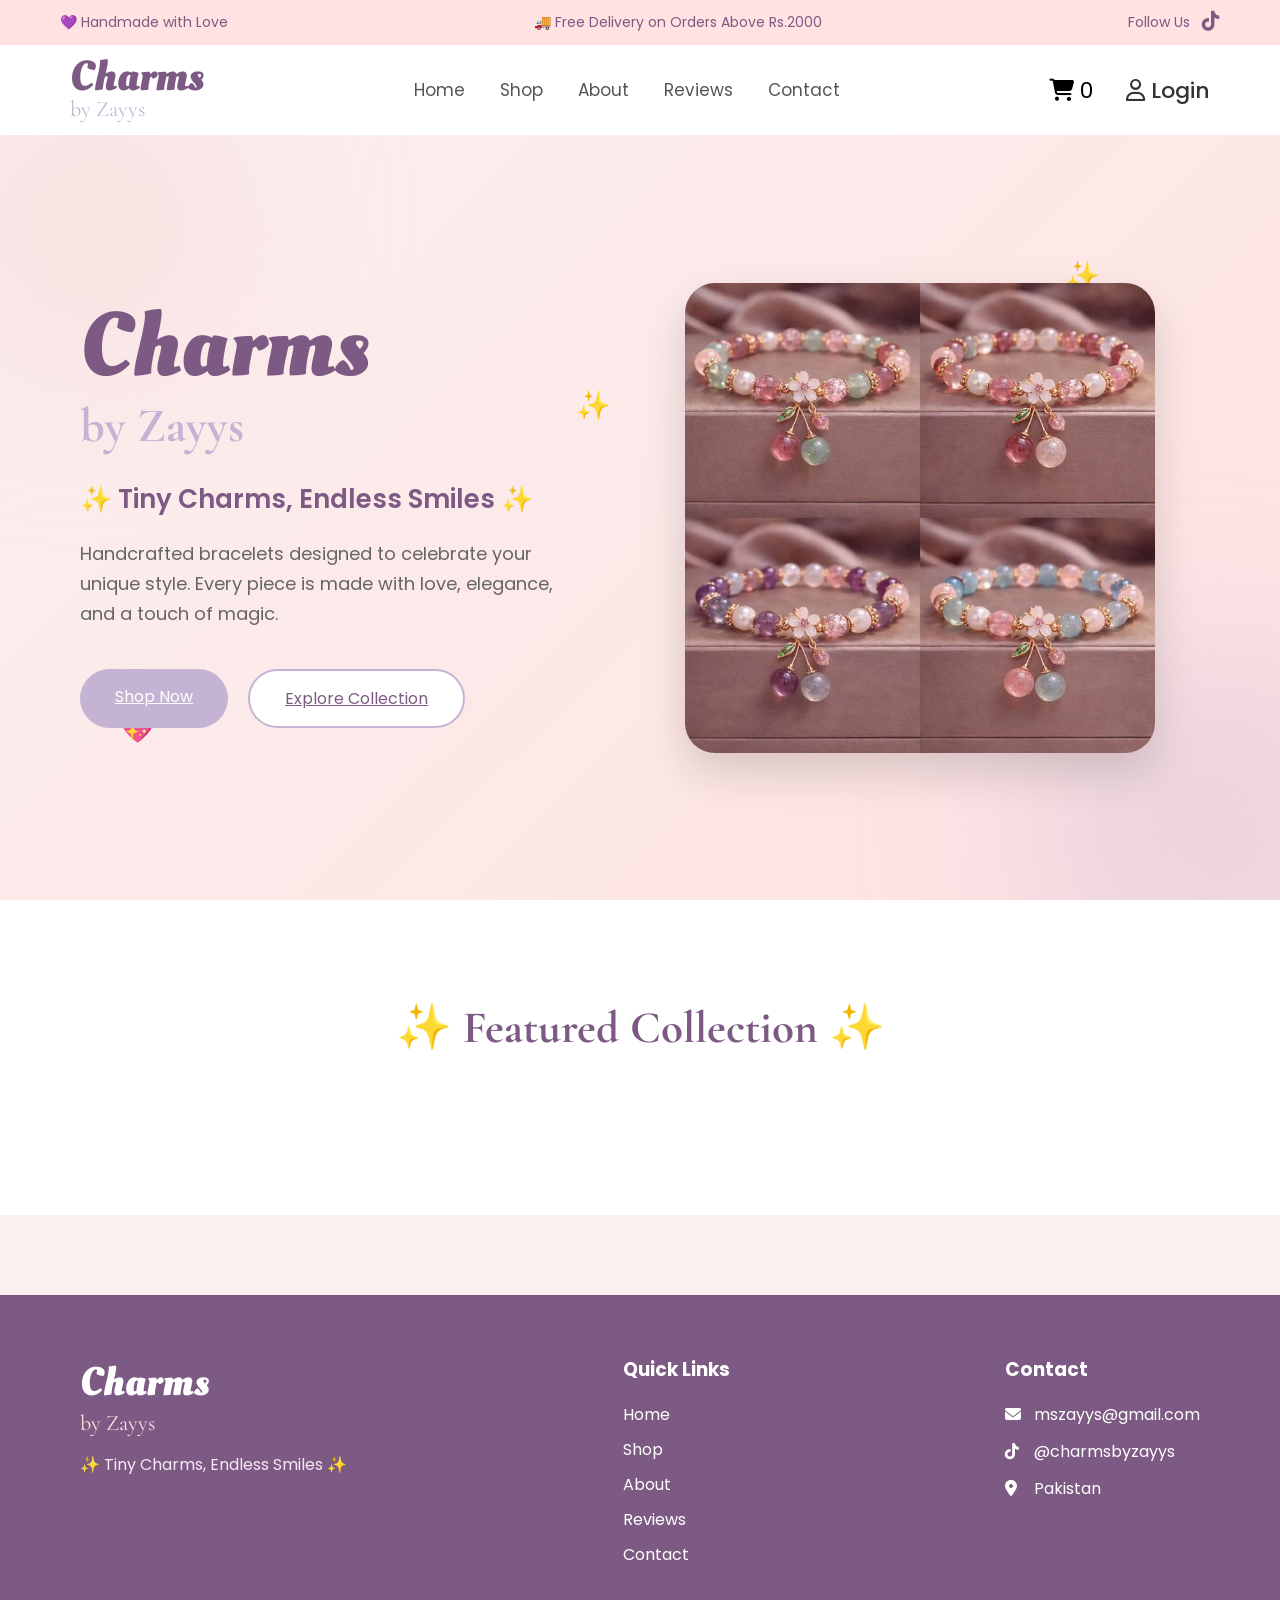
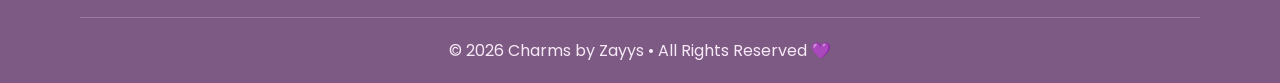
==== index.html @ eb5b1869 "First upload" ====
<!DOCTYPE html>
<html lang="en">

<head>
    
    <meta charset="UTF-8">
    <meta name="viewport" content="width=device-width, initial-scale=1.0">
    <link rel="icon" type="image/png" href="images/logo.png">
    <title>Charms by Zayys</title>

    <link rel="stylesheet" href="style.css">

    <!-- Google Fonts -->
    <link rel="preconnect" href="https://fonts.googleapis.com">
    <link rel="preconnect" href="https://fonts.gstatic.com" crossorigin>

    <!-- Logo Font -->
    <link href="https://fonts.googleapis.com/css2?family=Oleo+Script:wght@400;700&display=swap" rel="stylesheet">

    <!-- Heading Font -->
    <link href="https://fonts.googleapis.com/css2?family=Cormorant+Garamond:wght@400;600;700&display=swap" rel="stylesheet">

    <!-- Body Font -->
    <link href="https://fonts.googleapis.com/css2?family=Poppins:wght@300;400;500;600&display=swap" rel="stylesheet">

    <!-- Font Awesome -->
    <link rel="stylesheet"
        href="https://cdnjs.cloudflare.com/ajax/libs/font-awesome/6.5.2/css/all.min.css">

</head>

<body>
    <div id="loader">
    <div class="loader-logo">
        Charms
        <span>by Zayys</span>
    </div>
    <div class="loader-heart">💜</div>
      <div class="loading-text">
        Loading<span>.</span><span>.</span><span>.</span>
     </div>
    </div>

    <!-- ================= TOP BAR ================= -->

    <div class="top-bar">

        <div class="left">
            💜 Handmade with Love
        </div>

        <div class="center">
            🚚 Free Delivery on Orders Above Rs.2000
        </div>

        <div class="right">

            <span>Follow Us</span>

            <a href="https://www.tiktok.com/@charmsbyzayys" target="_blank">
                <i class="fa-brands fa-tiktok"></i>
            </a>

        </div>

    </div>

<!-- ================= NAVBAR ================= -->

<nav>

    <div class="logo">

        <h1>Charms</h1>

        <span>by Zayys</span>

    </div>
    <div class="menu-toggle" id="menuToggle">
    <i class="fa-solid fa-bars"></i>
</div>

    <ul>

        <li><a href="index.html">Home</a></li>

        <li><a href="shop.html">Shop</a></li>

        

        <li><a href="about.html">About</a></li>

        <li><a href="reviews.html">Reviews</a></li>

        <li><a href="contact.html">Contact</a></li>

    </ul>

    <div class="icons">

        

        <div class="cart-icon">
    <i class="fa-solid fa-cart-shopping"></i>
    <span id="cart-count">0</span>
</div>

        <!-- USER AREA -->

        <div id="user-area">

            <!-- Login Button -->

            <a href="login.html" id="login-link">

                <i class="fa-regular fa-user"></i>

                Login

            </a>

            <!-- User Menu -->

            <div id="user-menu" style="display:none;">

                <div id="user-trigger">

                    <div id="user-avatar">Z</div>

                    <span id="user-display-name"></span>

                    <i class="fa-solid fa-chevron-down"></i>

                </div>

                <div id="user-dropdown">

                    <a href="account.html">

                        <i class="fa-regular fa-user"></i>

                        My Account

                    </a>

                   <a href="wishlist.html">

                        <i class="fa-regular fa-heart"></i>

                        Wishlist

                    </a>

                   <a href="orders.html">

                        <i class="fa-solid fa-box"></i>

                        My Orders

                    </a>
                    <a href="admin.html" id="admin-link" style="display:none;">
                             <i class="fa-solid fa-user-shield"></i>
                               Admin Panel
                    </a>

                    <button id="logout-btn">

                        <i class="fa-solid fa-right-from-bracket"></i>

                        Logout

                    </button>

                </div>

            </div>

        </div>

    </div>

</nav>

    <!-- ================= HERO SECTION ================= -->

    <section class="hero">

        <div class="glow glow1"></div>
        <div class="glow glow2"></div>

        <div class="sparkle sparkle1">✨</div>
        <div class="sparkle sparkle2">💖</div>
        <div class="sparkle sparkle3">✨</div>

        <div class="hero-text">

            <h2>Charms</h2>

            <h3>by Zayys</h3>

            <p class="tagline">
                ✨ Tiny Charms, Endless Smiles ✨
            </p>

            <p class="description">
                Handcrafted bracelets designed to celebrate your unique style.
                Every piece is made with love, elegance, and a touch of magic.
            </p>

            <div class="buttons">

                <a href="#shop" class="shop-btn">
                   Shop Now
                </a>

                <a href="#shop" class="explore-btn">
                    Explore Collection
                </a>

            </div>

        </div>

        <div class="hero-image">

            <img src="images/hero.png" alt="Charms by Zayys">

        </div>

    </section>

    <!-- ================= FEATURED COLLECTION ================= -->

<section class="featured" id="shop">

    <h2 class="section-title">
        ✨ Featured Collection ✨
    </h2>

  <div class="product-grid" id="featured-products">

 

   
  </div>

</section>
<!-- ================= PRODUCT POPUP ================= -->

<div class="product-popup" id="productPopup">

    <div class="popup-box">

        <span class="close-popup">&times;</span>

        <img id="popup-image" src="" alt="">

        <div class="popup-content">

            <h2 id="popup-title"></h2>

            <div class="popup-rating">
                ⭐⭐⭐⭐⭐
            </div>

            <h3 id="popup-price"></h3>

            <p id="popup-description"></p>

            <p class="stock">
                📦 In Stock
            </p>

            <div class="qty-box">

                <button id="minusQty">−</button>

                <span id="qty">1</span>

                <button id="plusQty">+</button>

            </div>

            <div class="popup-buttons">

               <button id="popupAddCart">🛒 Add to Cart</button>

<button id="buyNow">⚡ Buy Now</button>

            </div>

        </div>

    </div>

</div>
<!-- ================= FOOTER ================= -->

<footer class="footer">

    <div class="footer-container">

        <div class="footer-logo">

            <h2>Charms</h2>

            <span>by Zayys</span>

            <p>
                ✨ Tiny Charms, Endless Smiles ✨
            </p>

        </div>

        <div class="footer-links">

            <h3>Quick Links</h3>

            <a href="index.html">Home</a>

            <a href="shop.html">Shop</a>

            <a href="about.html">About</a>

            <a href="reviews.html">Reviews</a>

            <a href="contact.html">Contact</a>

        </div>

        <div class="footer-contact">

            <h3>Contact</h3>

            <p>
                <i class="fa-solid fa-envelope"></i>
                mszayys@gmail.com
            </p>

            <p>
                <i class="fa-brands fa-tiktok"></i>
                @charmsbyzayys
            </p>

            <p>
                <i class="fa-solid fa-location-dot"></i>
                Pakistan
            </p>

        </div>

    </div>

    <div class="footer-bottom">

        © 2026 Charms by Zayys • All Rights Reserved 💜

    </div>

</footer>


<script type="module" src="script.js"></script>
<script type="module" src="auth.js"></script>

</body>
</html>
---- style.css ----
/* ================= RESET ================= */

*{
    margin:0;
    padding:0;
    box-sizing:border-box;
}

body{
    background:#FBEFEF;
    font-family:'Poppins',sans-serif;
    overflow-x:hidden;
}

/* ================= TOP BAR ================= */

.top-bar{
    height:45px;
    background:#FFE2E2;
    display:flex;
    justify-content:space-between;
    align-items:center;
    padding:0 60px;
    color:#7d5a83;
    font-size:14px;
}

.top-bar .right{
    display:flex;
    align-items:center;
    gap:12px;
}

/* ================= NAVBAR ================= */

nav{

    height:90px;
    background:white;

    display:flex;
    justify-content:space-between;
    align-items:center;

    padding:0 70px;

    box-shadow:0 8px 25px rgba(0,0,0,.05);

}
.menu-toggle{
    display:none;
    font-size:28px;
    color:#7d5a83;
    cursor:pointer;
}
.logo h1{

    font-family:'Oleo Script',cursive;
    font-size:42px;
    color:#7d5a83;
    line-height:38px;

}

.logo span{

    font-family:'Cormorant Garamond',serif;
    font-size:22px;
    color:#C5B3D3;

}

nav ul{

    display:flex;
    gap:35px;
    list-style:none;

}

nav ul li a{

    text-decoration:none;
    color:#555;
    font-size:17px;

    position:relative;

    padding-bottom:6px;

    transition:.3s;

}

nav ul li a::after{

    content:"";

    position:absolute;

    left:0;

    bottom:0;

    width:0;

    height:2px;

    background:#C5B3D3;

    transition:.3s;

}

nav ul li a:hover{

    color:#7d5a83;

}

nav ul li a:hover::after{

    width:100%;

}

.icons{

    display:flex;
    gap:18px;
    font-size:22px;
    cursor:pointer;

}

/* ================= HERO SECTION ================= */

.hero{

    min-height:85vh;

    display:flex;
    justify-content:space-between;
    align-items:center;

    padding:80px;

    background:linear-gradient(135deg,#FBEFEF,#FFE2E2);

}

.hero-text{

    width:45%;

}

.hero-text h2{

    font-family:'Oleo Script',cursive;
    font-size:90px;
    color:#7d5a83;
    line-height:80px;

}

.hero-text h3{

    font-family:'Cormorant Garamond',serif;
    font-size:48px;
    color:#C5B3D3;
    margin-top:10px;

}

.tagline{

    margin-top:25px;
    font-size:26px;
    color:#7d5a83;
    font-weight:600;

}

.description{

    margin-top:20px;
    font-size:18px;
    color:#666;
    line-height:30px;

}

.buttons{

    display:flex;
    gap:20px;
    margin-top:40px;

}

.shop-btn,
.explore-btn{

    padding:15px 35px;
    border-radius:40px;
    font-size:16px;
    cursor:pointer;
    transition:.3s;

}

.shop-btn{

    background:#C5B3D3;
    color:white;
    border:none;

}

.shop-btn:hover{

    transform:translateY(-5px);
    box-shadow:0 12px 25px rgba(197,179,211,.4);

}

.explore-btn{

    background:white;
    border:2px solid #C5B3D3;
    color:#7d5a83;

}

.explore-btn:hover{

    background:#FFE2E2;

}

.hero-image{

    width:50%;
    display:flex;
    justify-content:center;

}

.hero-image img{

    width:100%;
    max-width:470px;

    border-radius:30px;

    box-shadow:0 20px 45px rgba(0,0,0,.15);

    transition:.4s;

}

.hero-image img:hover{

    transform:scale(1.05);

}
.right{

    display:flex;

    align-items:center;

    gap:12px;

}

.right a{

    color:#7d5a83;

    text-decoration:none;

}

.right i{

    font-size:20px;

    cursor:pointer;

    transition:0.3s;

}

.right i:hover{

    color:#C5B3D3;

    transform:translateY(-3px) scale(1.1);

}
/* ========== HERO GLOW ========== */

.hero{
    position:relative;
    overflow:hidden;
}

.glow{
    position:absolute;
    border-radius:50%;
    filter:blur(90px);
    opacity:.35;
    z-index:0;
}

.glow1{
    width:320px;
    height:320px;
    background:#F5CBCB;
    top:-80px;
    left:-80px;
}

.glow2{
    width:350px;
    height:350px;
    background:#C5B3D3;
    bottom:-100px;
    right:-100px;
}

.hero-text,
.hero-image{
    position:relative;
    z-index:2;
}

/* Sparkles */

.sparkle{

    position:absolute;
    font-size:28px;
    animation:floatSparkle 5s ease-in-out infinite;
    z-index:2;

}

.sparkle1{

    top:120px;
    right:180px;

}

.sparkle2{

    bottom:150px;
    left:120px;

}

.sparkle3{

    top:250px;
    left:45%;

}

@keyframes floatSparkle{

    0%{
        transform:translateY(0px) rotate(0deg);
    }

    50%{
        transform:translateY(-15px) rotate(15deg);
    }

    100%{
        transform:translateY(0px) rotate(0deg);
    }

}
/* ================= FEATURED COLLECTION ================= */

.featured{

    padding:100px 80px;

    background:#fff;

}

.section-title{

    text-align:center;

    font-size:45px;

    font-family:'Cormorant Garamond',serif;

    color:#7d5a83;

    margin-bottom:60px;

}

.product-grid{

    display:grid;

    grid-template-columns:repeat(4,1fr);

    gap:30px;

}

.product-card{

    background:#FBEFEF;

    border-radius:25px;

    padding:20px;

    text-align:center;

    transition:.4s;

    box-shadow:0 10px 25px rgba(0,0,0,.05);

}

.product-card:hover{

    transform:translateY(-12px);

    box-shadow:0 20px 40px rgba(197,179,211,.35);

}

.product-card img{

    width:100%;

    height:280px;

    object-fit:cover;

    border-radius:20px;

}

.product-card h3{

    margin-top:20px;

    font-size:24px;

    color:#7d5a83;

}

.price{

    margin:12px 0;

    font-size:20px;

    font-weight:600;

    color:#555;

}

.product-buttons button{

    width:100%;

    padding:14px;

    border:none;

    border-radius:30px;

    background:#C5B3D3;

    color:white;

    font-size:16px;

    cursor:pointer;

    transition:.3s;

}

.product-buttons button:hover{

    background:#7d5a83;

}
/* ================= CART PAGE ================= */

.cart-page{

    padding:80px;

    background:#FBEFEF;

    min-height:100vh;

}

.cart-page h1{

    color:#7d5a83;

    margin-bottom:40px;

}

.cart-item{

    display:flex;

    gap:30px;

    align-items:center;

    background:white;

    padding:20px;

    margin-bottom:20px;

    border-radius:20px;

    box-shadow:0 8px 25px rgba(0,0,0,.08);

}

.cart-item img{

    width:120px;

    border-radius:15px;

}

.cart-item h3{

    color:#7d5a83;

    margin-bottom:10px;

}

.cart-item p{

    margin-bottom:15px;

}

.cart-item button{

    background:#C5B3D3;

    color:white;

    border:none;

    padding:10px 20px;

    border-radius:30px;

    cursor:pointer;

}

.cart-total{

    margin-top:40px;

    font-size:25px;

    color:#7d5a83;

}
.quantity{

    display:flex;

    align-items:center;

    gap:15px;

    margin:15px 0;

}

.quantity button{

    width:35px;

    height:35px;

    border:none;

    border-radius:50%;

    background:#C5B3D3;

    color:white;

    cursor:pointer;

    font-size:18px;

}

.quantity span{

    font-weight:600;

    font-size:18px;

}
/* Checkout Buttons */

.checkout-buttons{

    display: flex;

    justify-content: center;

    gap: 20px;

    margin-top: 30px;

    flex-wrap: wrap;

}

.checkout-buttons .shop-btn{

    min-width: 220px;

    text-align: center;

}
/* ================= CHECKOUT BUTTONS ================= */

.checkout-buttons{

    display:flex;

    justify-content:center;

    gap:20px;

    margin-top:30px;

    flex-wrap:wrap;

}

.checkout-buttons .shop-btn{

    min-width:220px;

    text-align:center;

}
/* ================= CHECKOUT PAGE ================= */

.checkout-page{

    max-width:700px;

    margin:60px auto;

    padding:40px;

    background:white;

    border-radius:20px;

    box-shadow:0 8px 25px rgba(0,0,0,.08);

}

.checkout-page h1{

    text-align:center;

    color:#7d5a83;

    margin-bottom:30px;

}

.checkout-page form{

    display:flex;

    flex-direction:column;

    gap:15px;

}

.checkout-page input,
.checkout-page textarea,
.checkout-page select{

    padding:12px;

    border:1px solid #ddd;

    border-radius:10px;

    font-size:16px;

    font-family:Poppins,sans-serif;

}

.checkout-page button{

    margin-top:20px;

}
/* ================= SUCCESS PAGE ================= */

.success-page{

    min-height:100vh;
    display:flex;
    justify-content:center;
    align-items:center;
    background:#FBEFEF;
    padding:20px;

}

.success-card{

    max-width:650px;
    width:100%;
    background:white;
    padding:50px;
    border-radius:20px;
    text-align:center;
    box-shadow:0 10px 30px rgba(0,0,0,.08);

}

.success-icon{

    font-size:70px;
    margin-bottom:20px;

}

.success-card h1{

    color:#7d5a83;
    margin-bottom:20px;

}

.success-card p{

    color:#666;
    line-height:1.8;
    margin-bottom:15px;

}

.success-info{

    background:#F8F4FA;
    padding:20px;
    border-radius:15px;
    margin:30px 0;

}

.success-info p{

    margin:10px 0;

}

.success-card .shop-btn{

    display:inline-block;
    margin-top:20px;

}



/* ================= AUTH PAGES ================= */

.auth-page{

    min-height:100vh;

    display:flex;

    justify-content:center;

    align-items:center;

    background:#FBEFEF;

    padding:20px;

}

.auth-box{

    width:100%;

    max-width:450px;

    background:white;

    padding:40px;

    border-radius:20px;

    box-shadow:0 10px 30px rgba(0,0,0,.08);

    text-align:center;

}

.auth-box h1{

    color:#7d5a83;

    margin-bottom:25px;

}

.auth-box form{

    display:flex;

    flex-direction:column;

    gap:15px;

}

.auth-box input{

    padding:12px;

    border:1px solid #ddd;

    border-radius:10px;

    font-size:16px;

    font-family:Poppins,sans-serif;

}

.auth-box p{

    margin-top:20px;

}

.auth-box a{

    color:#7d5a83;

    text-decoration:none;

    font-weight:600;

}
#user-area{

    display:flex;
    align-items:center;
    gap:10px;
    margin-left:15px;

}

#login-link{

    text-decoration:none;
    color:#333;
    font-weight:500;

}

#user-name{

    font-weight:600;
    color:#7d5a83;

}

#logout-btn{

    border:none;
    background:#7d5a83;
    color:white;
    padding:7px 14px;
    border-radius:8px;
    cursor:pointer;

}

#logout-btn:hover{

    opacity:.9;

}
/* ================= ABOUT OVERLAY ================= */

#about-overlay{
    position:fixed;
    top:0;
    left:0;
    width:100%;
    height:100%;
    background:url("images/about-bg.jpg") center/cover no-repeat;
    display:none;
    justify-content:center;
    align-items:center;
    z-index:9999;
}
.about-card{
    width:300px;
    background:rgba(255,255,255,0.9);
    padding:25px;
    border-radius:15px;
    text-align:center;
    box-shadow:0 10px 30px rgba(0,0,0,0.2);
    position:relative;
    font-family:Poppins;
}

.about-card h2{
    color:#7d5a83;
    margin-bottom:10px;
}

.about-card p{
    font-size:14px;
    color:#333;
    line-height:1.6;
}

#close-about{
    position:absolute;
    top:10px;
    right:15px;
    font-size:22px;
    cursor:pointer;
}
#about-overlay.show{
    display:flex;
    animation:fadeIn 0.3s ease-in-out;
}

@keyframes fadeIn{
    from{
        opacity:0;
        transform:scale(0.95);
    }
    to{
        opacity:1;
        transform:scale(1);
    }
}

.about-card{
    animation:popup 0.3s ease;
}

@keyframes popup{
    from{
        transform:translateY(20px);
        opacity:0;
    }
    to{
        transform:translateY(0);
        opacity:1;
    }
}
/* ================= ABOUT PAGE ================= */

.about-page{

    min-height:100vh;

    display:flex;
    justify-content:center;
    align-items:center;

    background:url("images/about-bg.jpg") center center/cover no-repeat;

    padding:30px;

}

.about-page::before{

    content:"";

    position:absolute;
    inset:0;

    background:rgba(0,0,0,.25);

}

.about-box{

    position:relative;
    z-index:2;

    width:100%;
    max-width:600px;

    background:rgba(255,255,255,.18);

    backdrop-filter:blur(15px);
    -webkit-backdrop-filter:blur(15px);

    border:1px solid rgba(255,255,255,.35);

    border-radius:25px;

    padding:45px;

    text-align:center;

    box-shadow:0 20px 40px rgba(0,0,0,.25);

    animation:fadeUp .8s ease;
}

.about-box h1{

    font-family:'Oleo Script',cursive;

    font-size:52px;

    color:white;

    margin-bottom:25px;

}

.about-box p{

    color:white;

    font-size:17px;

    line-height:1.9;

}

.about-box .shop-btn{

    display:inline-block;

    text-decoration:none;

    margin-top:10px;

}

@keyframes fadeUp{

    from{

        opacity:0;
        transform:translateY(40px);

    }

    to{

        opacity:1;
        transform:translateY(0);

    }

}
/* ================= PRODUCT POPUP ================= */

.product-popup{

    position:fixed;

    top:0;
    left:0;

    width:100%;
    height:100%;

    background:rgba(0,0,0,.6);

    display:none;

    justify-content:center;

    align-items:center;

    z-index:9999;

}

.popup-box{

    width:900px;

    max-width:95%;

    background:#fff;

    border-radius:25px;

    display:flex;

    gap:35px;

    padding:30px;

    position:relative;

    animation:popup .35s ease;

}

@keyframes popup{

    from{

        transform:scale(.8);

        opacity:0;

    }

    to{

        transform:scale(1);

        opacity:1;

    }

}

.popup-box img{

    width:350px;

    border-radius:20px;

    object-fit:cover;

}

.popup-content{

    flex:1;

}

.popup-content h2{

    color:#7d5a83;

    font-size:36px;

    margin-bottom:10px;

}

.popup-rating{

    font-size:20px;

    margin-bottom:15px;

}

.popup-content h3{

    color:#c86a8b;

    font-size:30px;

    margin-bottom:15px;

}

.popup-content p{

    line-height:1.8;

    color:#666;

}

.stock{

    margin:20px 0;

    color:green;

    font-weight:bold;

}

.close-popup{

    position:absolute;

    right:25px;

    top:15px;

    font-size:35px;

    cursor:pointer;

    color:#888;

}

.close-popup:hover{

    color:#c86a8b;

}
/* ===== Quantity ===== */

.qty-box{

    display:flex;
    align-items:center;
    gap:12px;
    margin:20px 0;

}

.qty-box button{

    width:40px;
    height:40px;

    border:none;
    border-radius:50%;

    background:#C5B3D3;

    color:#fff;

    font-size:22px;

    cursor:pointer;

    transition:.3s;

}

.qty-box button:hover{

    background:#7d5a83;

}

.qty-box span{

    font-size:22px;

    font-weight:bold;

    min-width:30px;

    text-align:center;

}

/* ===== Popup Buttons ===== */

.popup-buttons{

    display:flex;

    gap:15px;

    margin-top:25px;

}

.popup-buttons button{

    flex:1;

    padding:14px;

    border:none;

    border-radius:30px;

    background:#C5B3D3;

    color:white;

    font-size:17px;

    cursor:pointer;

    transition:.3s;

}

.popup-buttons button:hover{

    background:#7d5a83;

    transform:translateY(-3px);

}
/* ================= USER MENU ================= */

#user-area{
    position:relative;
}

#login-link{
    text-decoration:none;
    color:#333;
    font-weight:500;
}

#user-menu{
    position:relative;
}

#user-trigger{
    display:flex;
    align-items:center;
    gap:10px;
    cursor:pointer;
}

#user-avatar{
    width:38px;
    height:38px;
    border-radius:50%;
    background:#8b5e83;
    color:#fff;
    display:flex;
    align-items:center;
    justify-content:center;
    font-weight:600;
    font-size:16px;
}

#user-display-name{
    font-weight:500;
}

#user-dropdown{
    position:absolute;
    top:55px;
    right:0;
    width:220px;
    background:#fff;
    border-radius:12px;
    box-shadow:0 10px 30px rgba(0,0,0,.12);
    display:none;
    overflow:hidden;
    z-index:9999;
}

#user-dropdown a,
#user-dropdown button{
    width:100%;
    padding:14px 18px;
    display:flex;
    align-items:center;
    gap:12px;
    text-decoration:none;
    color:#333;
    background:#fff;
    border:none;
    cursor:pointer;
    font-size:15px;
    transition:.3s;
}

#user-dropdown a:hover,
#user-dropdown button:hover{
    background:#f8f1f6;
}

#user-dropdown.show{
    display:block;
}
.product-card{
    position: relative;
}


/* ================= WISHLIST ================= */



.wishlist-btn{
    position:absolute;
    top:15px;
    right:15px;
    width:auto;
    height:auto;
    background:transparent;
    border:none;
    padding:0;
    cursor:pointer;
    z-index:10;
}

.wishlist-btn i{
    font-size: 26px;
    color: #999;
    transition: 0.3s;
}

.wishlist-btn:hover i{
    color: #E6397E;
    transform: scale(1.15);
}

.wishlist-btn.active i{
    color: #E6397E;
}
/* ================= CONTACT PAGE ================= */

.contact-page{

    min-height:100vh;

    display:flex;
    justify-content:center;
    align-items:center;

    background:url("images/contact-bg.jpg") center center/cover no-repeat;

    padding:40px;

    position:relative;

}

.contact-page::before{

    content:"";

    position:absolute;
    inset:0;

    background:rgba(0,0,0,.25);

}

.contact-box{

    position:relative;
    z-index:2;

    width:100%;
    max-width:700px;

    background:rgba(255,255,255,.18);

    backdrop-filter:blur(15px);
    -webkit-backdrop-filter:blur(15px);

    border:1px solid rgba(255,255,255,.35);

    border-radius:25px;

    padding:45px;

    text-align:center;

    box-shadow:0 20px 40px rgba(0,0,0,.25);

}

.contact-box h1{

    font-family:'Oleo Script',cursive;

    font-size:52px;

    color:white;

    margin-bottom:15px;

}

.contact-box p{

    color:white;

    font-size:17px;

    line-height:1.8;

}

#contact-form{

    display:flex;

    flex-direction:column;

    gap:18px;

    margin-top:30px;

}

#contact-form input,
#contact-form textarea{

    width:100%;

    padding:15px 18px;

    border:none;

    border-radius:15px;

    background:rgba(255,255,255,.9);

    font-size:16px;

    font-family:Poppins,sans-serif;

}

#contact-form textarea{

    resize:none;

}

#contact-form button{

    margin-top:10px;

}

.contact-info{

    margin-top:35px;

}

.contact-info p{

    display:flex;

    justify-content:center;

    align-items:center;

    gap:12px;

    margin:15px 0;

    font-size:18px;

}

.contact-info i{

    color:#FFD6F5;

    font-size:20px;

}
.forgot-password{

    text-align:right;

    margin:12px 0 20px;

}

.forgot-password a{

    text-decoration:none;

    color:#7d5a83;

    font-size:14px;

    font-weight:500;

}

.forgot-password a:hover{

    text-decoration:underline;

}
/* ================= REVIEWS PAGE ================= */

.reviews-page{

    min-height:100vh;

    display:flex;
    justify-content:center;
    align-items:center;

    background:url("images/about-bg.jpg") center center/cover no-repeat;

    padding:30px;

}

.reviews-page::before{

    content:"";

    position:absolute;
    inset:0;

    background:rgba(0,0,0,.25);

}

.reviews-box{

    position:relative;
    z-index:2;

    width:100%;
    max-width:700px;

    background:rgba(255,255,255,.18);

    backdrop-filter:blur(15px);

    border-radius:25px;

    padding:40px;

    text-align:center;

    color:white;

}

.reviews-box h1{

    font-family:'Oleo Script',cursive;

    font-size:50px;

    margin-bottom:15px;

}

.reviews-box form{

    display:flex;

    flex-direction:column;

    gap:15px;

    margin-top:30px;

}

.reviews-box input,
.reviews-box select,
.reviews-box textarea{

    padding:14px;

    border:none;

    border-radius:12px;

    font-size:16px;

    font-family:Poppins,sans-serif;

}

#reviews-list{

    margin-top:40px;

    text-align:left;

}

.review-card{

    background:rgba(255,255,255,.15);

    padding:18px;

    border-radius:15px;

    margin-bottom:18px;

}

.review-card h3{

    color:white;

}

.review-card p{

    margin-top:8px;

    line-height:1.7;

}

/* ================= FOOTER ================= */

.footer{

    background:#7d5a83;

    color:white;

    padding:60px 80px 20px;

    margin-top:80px;

}

.footer-container{

    display:flex;

    justify-content:space-between;

    flex-wrap:wrap;

    gap:50px;

}

.footer-logo h2{

    font-family:'Oleo Script',cursive;

    font-size:40px;

}

.footer-logo span{

    font-family:'Cormorant Garamond',serif;

    font-size:22px;

    color:#FFE2E2;

}

.footer-logo p{

    margin-top:15px;

    color:#f7e9f7;

}

.footer-links{

    display:flex;

    flex-direction:column;

}

.footer-links h3,
.footer-contact h3{

    margin-bottom:18px;

}

.footer-links a{

    color:white;

    text-decoration:none;

    margin-bottom:10px;

    transition:.3s;

}

.footer-links a:hover{

    color:#FFE2E2;

    transform:translateX(5px);

}

.footer-contact p{

    margin-bottom:12px;

}

.footer-contact i{

    width:25px;

}

.footer-bottom{

    margin-top:40px;

    text-align:center;

    border-top:1px solid rgba(255,255,255,.2);

    padding-top:20px;

    color:#f7e9f7;

}
/* ================= ACTIVE NAVBAR ================= */

nav ul li a.active{

    color:#7d5a83;

    font-weight:700;

    position:relative;

}

nav ul li a.active::after{

    content:"";

    position:absolute;

    left:0;

    bottom:-6px;

    width:100%;

    height:3px;

    background:#7d5a83;

    border-radius:10px;

}
/* ================= MOBILE RESPONSIVE ================= */

@media screen and (max-width:768px){

    /* Top Bar */
    .top-bar{
        display:none;
    }

    /* Navbar */
    .menu-toggle{
        display:block;
        position:absolute;
        top:25px;
        right:20px;
        font-size:28px;
        color:#7d5a83;
        cursor:pointer;
        z-index:1001;
    }

    nav{
        position:relative;
        height:auto;
        padding:15px;
        flex-direction:column;
        align-items:center;
        justify-content:center;
    }

    .logo{
        text-align:center;
    }

    /* Hide Menu By Default */
    nav ul,
    .icons{
        display:none;
    }

    /* Show When Active */
    nav ul.active,
    .icons.active{
        display:flex;
        flex-direction:column;
        align-items:center;
        width:100%;
        gap:15px;
        margin-top:20px;
        padding:0;
    }

    .icons.active{
        gap:20px;
    }
    .icons.active #user-dropdown{
    position:static;
    width:100%;
  }

    #user-area{
        margin-left:0;
    }

    /* Hero */
    .hero{
        flex-direction:column;
        text-align:center;
        padding:40px 20px;
        gap:30px;
    }

    .hero-text{
        width:100%;
        order:1;
    }

    .hero-text h2{
        font-size:55px;
        line-height:1.1;
    }

    .hero-text h3{
        font-size:30px;
    }

    .tagline{
        font-size:20px;
    }

    .description{
        font-size:16px;
        line-height:28px;
    }

    .buttons{
        justify-content:center;
        flex-wrap:wrap;
    }

    .hero-image{
        width:100%;
        order:2;
        display:flex;
        justify-content:center;
    }

    .hero-image img{
        width:90%;
        max-width:350px;
        height:auto;
    }

    /* ================= FEATURED COLLECTION MOBILE ================= */

.featured{
    padding:50px 20px;
}

.section-title{
    font-size:36px;
    margin-bottom:35px;
}

.product-grid{
    display:grid;
    grid-template-columns:1fr;
    gap:25px;
}

.product-card{
    width:100%;
    max-width:340px;
    margin:0 auto;
}

.product-card img{
    width:100%;
    height:260px;
    object-fit:cover;
}

.product-card h3{
    font-size:24px;
}

.price{
    font-size:20px;
}

.product-buttons button{
    width:100%;
    padding:14px;
    font-size:16px;
}
    /* About Page Mobile */

.about-box{
    padding:30px 20px;
}

.about-box h1{
    font-size:38px;
    white-space:nowrap;
    line-height:1.2;
}

.about-box p{
    font-size:15px;
    line-height:1.8;
}
    /* Footer */

    .footer{
        padding:40px 20px;
    }

    .footer-container{
        flex-direction:column;
        text-align:center;
        gap:30px;
    }
/* ================= MOBILE POPUP ================= */

.popup-box{
    width:95%;
    max-width:380px;
    flex-direction:column;
    padding:20px;
    gap:20px;
    max-height:90vh;
    overflow-y:auto;
}

.popup-box img{
    width:100%;
    height:auto;
}

.popup-content h2{
    font-size:28px;
    text-align:center;
}

.popup-content h3{
    font-size:24px;
    text-align:center;
}

.popup-rating,
.stock,
.popup-content p{
    text-align:center;
}

.qty-box{
    justify-content:center;
}

.popup-buttons{
    flex-direction:column;
}

.popup-buttons button{
    width:100%;
}
/* ================= MOBILE CART ================= */

@media screen and (max-width:768px){

    .cart-page{
        padding:30px 15px;
    }

    .cart-page h1{
        text-align:center;
        font-size:40px;
    }

    .cart-item{
        flex-direction:column;
        text-align:center;
        gap:20px;
        padding:20px;
    }

    .cart-item img{
        width:180px;
        height:180px;
        object-fit:cover;
    }

    .cart-item h3{
        font-size:28px;
        margin-bottom:10px;
    }

    .cart-item p{
        font-size:20px;
    }

    .quantity{
        justify-content:center;
        margin:20px 0;
    }

   
    
    .cart-total{
    text-align:center;
    font-size:30px;
    line-height:1.4;
}
    .checkout-buttons{
        flex-direction:column;
        align-items:center;
    }

    .checkout-buttons .shop-btn{
        width:100%;
        max-width:320px;
    }

}
}


/* ===== LOADING ANIMATION ===== */

#loader{
    position:fixed;
    top:0;
    left:0;
    width:100%;
    height:100vh;
    background:#FBEFEF;
    display:flex;
    justify-content:center;
    align-items:center;
    flex-direction:column;
    z-index:9999;
    animation:loaderHide 1s ease forwards;
    animation-delay:5s;
}


.loader-logo{
    font-family:'Oleo Script', cursive;
    font-size:55px;
    color:#9b6b8f;
    animation:pulse 1.5s infinite;
}


.loader-logo span{
    display:block;
    font-family:'Cormorant Garamond', serif;
    font-size:28px;
    text-align:center;
}


.loader-heart{
    font-size:30px;
    margin-top:15px;
    animation:floatHeart 1s infinite alternate;
}


@keyframes pulse{

    50%{
        transform:scale(1.08);
    }

}


@keyframes floatHeart{

    from{
        transform:translateY(0);
    }

    to{
        transform:translateY(-10px);
    }

}


@keyframes loaderHide{

    to{
        opacity:0;
        visibility:hidden;
    }

}
.loading-text{
    margin-top:20px;
    font-family:'Poppins', sans-serif;
    font-size:16px;
    color:#9b6b8f;
}


.loading-text span{
    animation:dots 1.5s infinite;
}


.loading-text span:nth-child(2){
    animation-delay:.3s;
}


.loading-text span:nth-child(3){
    animation-delay:.6s;
}


@keyframes dots{

    0%,100%{
        opacity:0.2;
    }

    50%{
        opacity:1;
    }

}
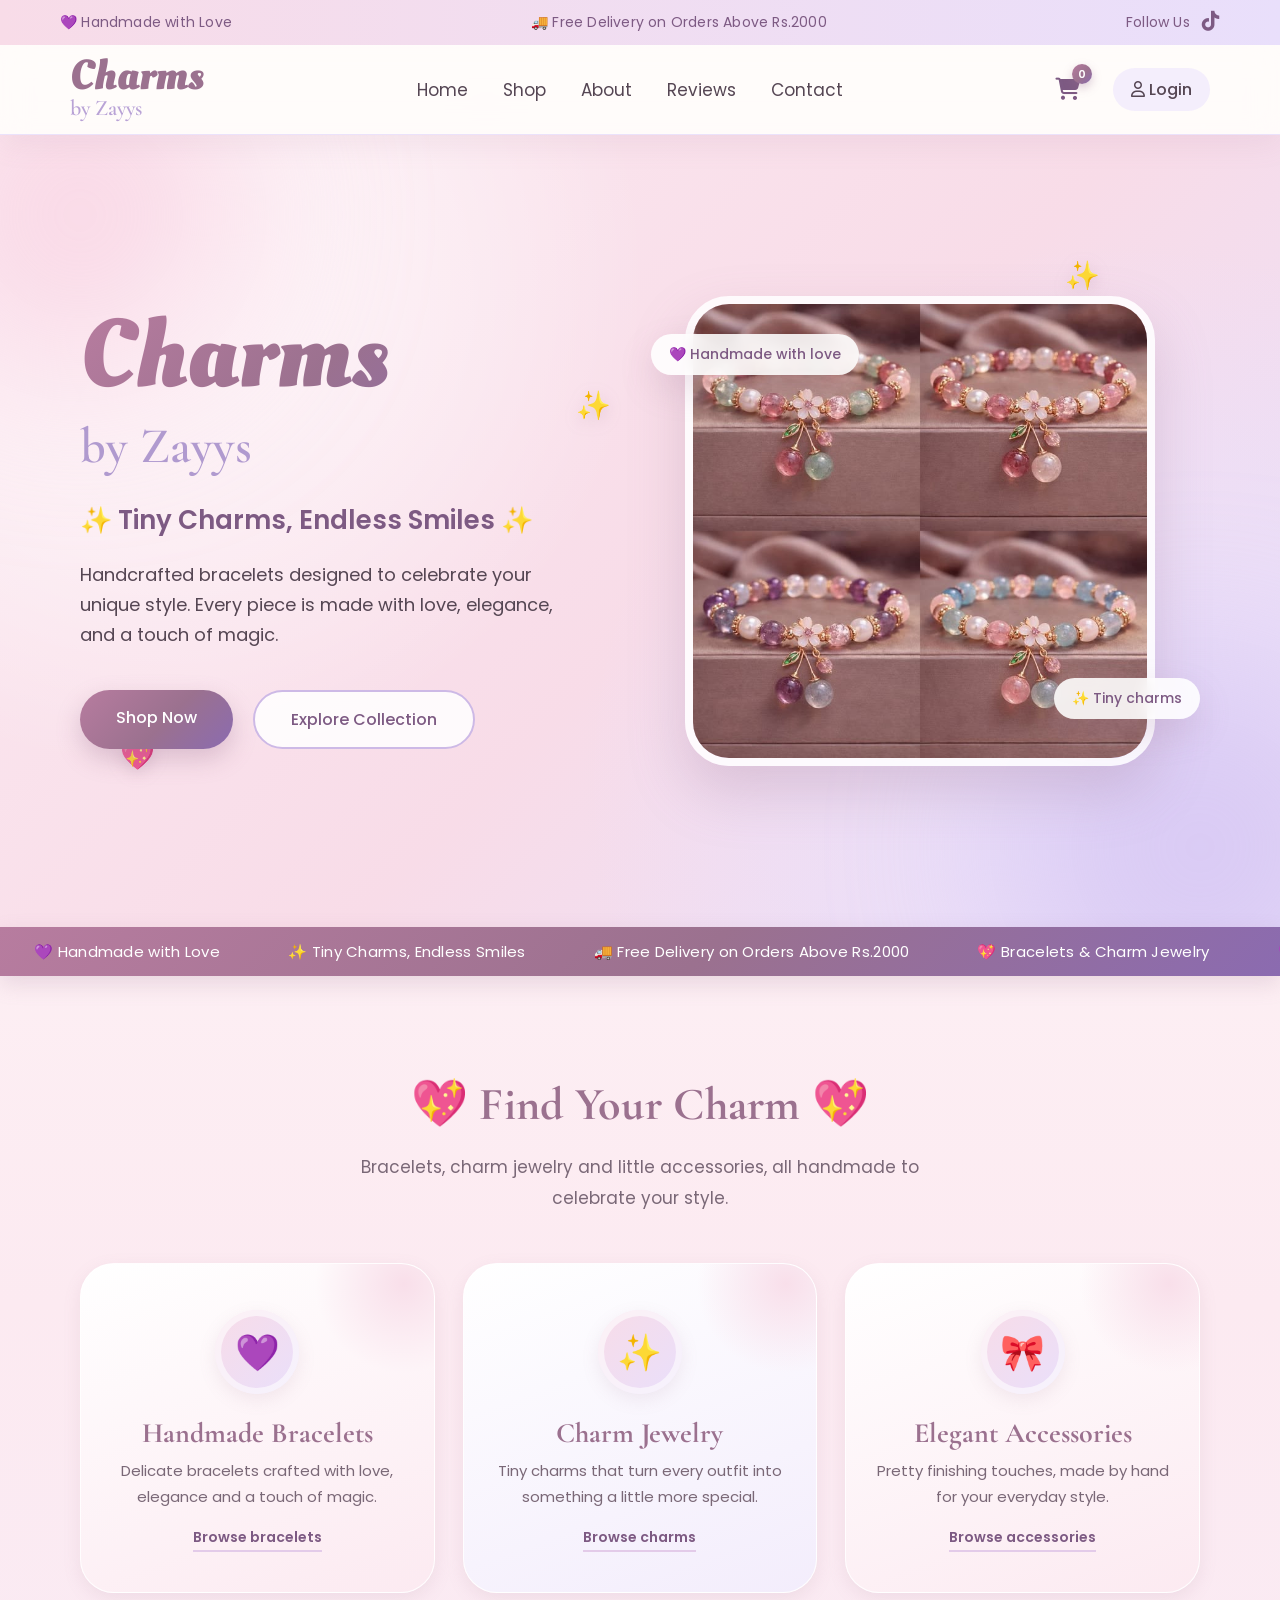
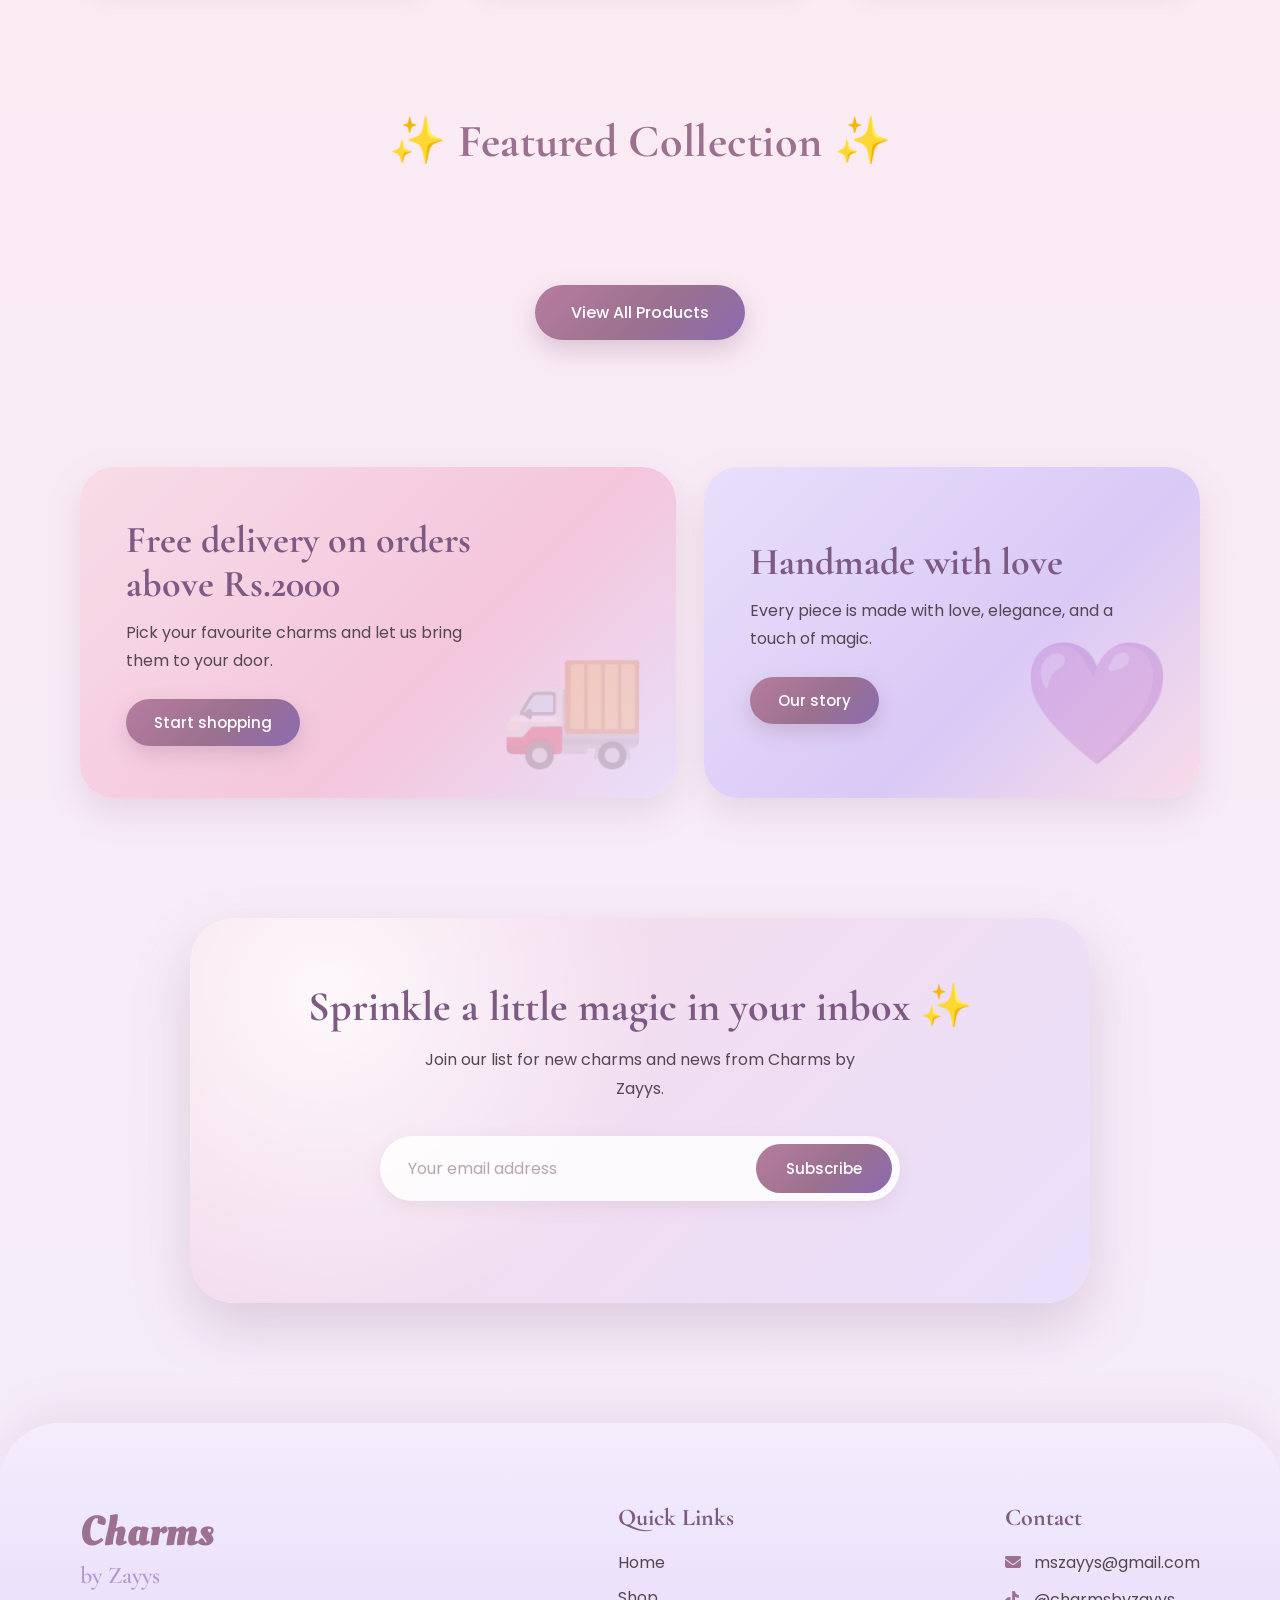
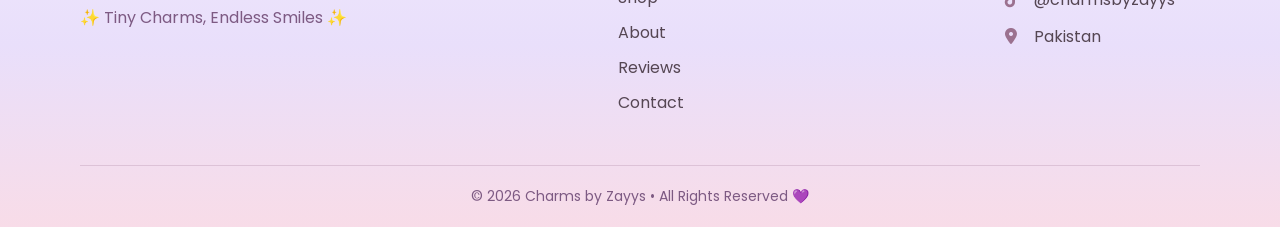
==== commit 2d373eb8: "Update Charms by Zayys website design" ====
--- a/index.html
+++ b/index.html
@@ -5,8 +5,33 @@
     
     <meta charset="UTF-8">
     <meta name="viewport" content="width=device-width, initial-scale=1.0">
+    <meta name="theme-color" content="#F8DCE8">
     <link rel="icon" type="image/png" href="images/logo.png">
     <title>Charms by Zayys</title>
+    <meta name="google-site-verification" content="OnHCbQAhIUicADMNYGKF__rCUXF8fQao4V-LiJeICq8" />
+    <meta name="description"
+content="Charms by Zayys offers beautiful handmade bracelets, charm jewelry and elegant handmade accessories in Pakistan.">
+
+<meta name="keywords"
+content="Charms by Zayys, handmade bracelets, bracelets Pakistan, charm jewelry, handmade jewelry, bracelets online">
+
+<meta name="author"
+content="Charms by Zayys">
+
+<meta name="robots"
+content="index, follow">
+
+<meta property="og:title"
+content="Charms by Zayys">
+
+<meta property="og:description"
+content="Beautiful Handmade Bracelets & Charm Jewelry">
+
+<meta property="og:type"
+content="website">
+
+<meta property="og:url"
+content="https://mszayys.github.io/charmsbyzayys/">
 
     <link rel="stylesheet" href="style.css">
 
@@ -183,7 +208,7 @@
 
     <!-- ================= HERO SECTION ================= -->
 
-    <section class="hero">
+    <section class="hero" data-hearts>
 
         <div class="glow glow1"></div>
         <div class="glow glow2"></div>
@@ -223,7 +248,65 @@
 
         <div class="hero-image">
 
+            <span class="hero-badge b1">💜 Handmade with love</span>
+
             <img src="images/hero.png" alt="Charms by Zayys">
+
+            <span class="hero-badge b2">✨ Tiny charms</span>
+
+        </div>
+
+    </section>
+
+    <!-- ================= RIBBON ================= -->
+
+    <div class="marquee" aria-hidden="true">
+        <div class="marquee-track">
+            <span>💜 Handmade with Love</span>
+            <span>✨ Tiny Charms, Endless Smiles</span>
+            <span>🚚 Free Delivery on Orders Above Rs.2000</span>
+            <span>💖 Bracelets &amp; Charm Jewelry</span>
+            <span>💜 Handmade with Love</span>
+            <span>✨ Tiny Charms, Endless Smiles</span>
+            <span>🚚 Free Delivery on Orders Above Rs.2000</span>
+            <span>💖 Bracelets &amp; Charm Jewelry</span>
+        </div>
+    </div>
+
+    <!-- ================= SHOP BY COLLECTION ================= -->
+
+    <section class="collections">
+
+        <h2 class="section-title">
+            💖 Find Your Charm 💖
+        </h2>
+
+        <p class="section-sub">
+            Bracelets, charm jewelry and little accessories, all handmade to celebrate your style.
+        </p>
+
+        <div class="collection-grid">
+
+            <a href="shop.html" class="collection-card">
+                <div class="collection-icon">💜</div>
+                <h3>Handmade Bracelets</h3>
+                <p>Delicate bracelets crafted with love, elegance and a touch of magic.</p>
+                <span class="link">Browse bracelets</span>
+            </a>
+
+            <a href="shop.html" class="collection-card">
+                <div class="collection-icon">✨</div>
+                <h3>Charm Jewelry</h3>
+                <p>Tiny charms that turn every outfit into something a little more special.</p>
+                <span class="link">Browse charms</span>
+            </a>
+
+            <a href="shop.html" class="collection-card">
+                <div class="collection-icon">🎀</div>
+                <h3>Elegant Accessories</h3>
+                <p>Pretty finishing touches, made by hand for your everyday style.</p>
+                <span class="link">Browse accessories</span>
+            </a>
 
         </div>
 
@@ -244,7 +327,62 @@
    
   </div>
 
+  <div class="view-all">
+      <a href="shop.html" class="shop-btn">View All Products</a>
+  </div>
+
 </section>
+
+<!-- ================= PROMOTIONAL BANNERS ================= -->
+
+<section class="promos">
+
+    <div class="promo-grid">
+
+        <div class="promo-card pink" data-emoji="🚚" data-reveal>
+            <h3>Free delivery on orders above Rs.2000</h3>
+            <p>Pick your favourite charms and let us bring them to your door.</p>
+            <a href="shop.html" class="promo-link">Start shopping</a>
+        </div>
+
+        <div class="promo-card lilac" data-emoji="💜" data-reveal>
+            <h3>Handmade with love</h3>
+            <p>Every piece is made with love, elegance, and a touch of magic.</p>
+            <a href="about.html" class="promo-link">Our story</a>
+        </div>
+
+    </div>
+
+</section>
+
+<!-- ================= NEWSLETTER ================= -->
+
+<section class="newsletter">
+
+    <div class="newsletter-card" data-hearts data-reveal>
+
+        <h2>Sprinkle a little magic in your inbox ✨</h2>
+
+        <p>
+            Join our list for new charms and news from Charms by Zayys.
+        </p>
+
+        <form class="newsletter-form" id="newsletter-form" novalidate>
+
+            <input type="email" id="newsletter-email"
+                   placeholder="Your email address"
+                   aria-label="Email address" autocomplete="email">
+
+            <button type="submit" class="newsletter-btn">Subscribe</button>
+
+        </form>
+
+        <p class="newsletter-note" id="newsletter-note" aria-live="polite"></p>
+
+    </div>
+
+</section>
+
 <!-- ================= PRODUCT POPUP ================= -->
 
 <div class="product-popup" id="productPopup">
@@ -296,7 +434,7 @@
 </div>
 <!-- ================= FOOTER ================= -->
 
-<footer class="footer">
+<footer class="footer" data-hearts>
 
     <div class="footer-container">
 
@@ -360,6 +498,7 @@
 </footer>
 
 
+<script src="effects.js" defer></script>
 <script type="module" src="script.js"></script>
 <script type="module" src="auth.js"></script>
 
--- a/style.css
+++ b/style.css
@@ -1,3 +1,38 @@
+/* =====================================================
+   CHARMS BY ZAYYS — DREAMY PINK & LAVENDER MAKEOVER
+   Visual redesign only. All existing selectors, IDs and
+   class names used by your HTML/JS are preserved.
+   ===================================================== */
+
+/* ================= DESIGN TOKENS ================= */
+
+:root{
+    --blush:#F8DCE8;
+    --baby:#FCEAF1;
+    --lavender:#E9DFFB;
+    --lilac:#F3EDFC;
+    --cream:#FFFCFA;
+    --mauve:#9B718F;
+    --mauve-deep:#7D5A83;
+    --text:#554653;
+    --text-soft:#7A6877;
+    --heart:#E6397E;
+
+    --grad-soft:linear-gradient(135deg,var(--baby),var(--lilac));
+    --grad-dreamy:linear-gradient(135deg,var(--blush),var(--lavender));
+    --grad-btn:linear-gradient(135deg,#B77C9F,#9B718F 55%,#8B6BB0);
+
+    --shadow-sm:0 6px 18px rgba(155,113,143,.12);
+    --shadow-md:0 14px 34px rgba(155,113,143,.18);
+    --shadow-lg:0 26px 55px rgba(155,113,143,.26);
+
+    --radius-sm:14px;
+    --radius-md:24px;
+    --radius-lg:34px;
+
+    --ease:cubic-bezier(.22,.8,.3,1);
+}
+
 /* ================= RESET ================= */
 
 *{
@@ -6,23 +41,150 @@
     box-sizing:border-box;
 }
 
+html{
+    scroll-behavior:smooth;
+}
+
 body{
-    background:#FBEFEF;
+    background:linear-gradient(180deg,var(--cream) 0%,var(--baby) 38%,var(--lilac) 100%);
+    background-color:var(--cream);
+    color:var(--text);
     font-family:'Poppins',sans-serif;
     overflow-x:hidden;
+    min-height:100vh;
+    position:relative;
+}
+
+::selection{
+    background:var(--blush);
+    color:var(--mauve-deep);
+}
+
+a{
+    -webkit-tap-highlight-color:transparent;
+}
+
+:focus-visible{
+    outline:3px solid rgba(155,113,143,.45);
+    outline-offset:3px;
+    border-radius:8px;
+}
+
+/* ---- Twinkling stardust on every page (pure CSS, no markup needed) ---- */
+
+body::before{
+    content:"";
+    position:fixed;
+    inset:0;
+    pointer-events:none;
+    z-index:0;
+    opacity:.8;
+    background-image:
+        radial-gradient(circle at 8% 22%,rgba(255,255,255,.95) 0 2px,transparent 3px),
+        radial-gradient(circle at 22% 78%,rgba(233,223,251,1) 0 3px,transparent 4px),
+        radial-gradient(circle at 38% 12%,rgba(248,220,232,1) 0 3px,transparent 4px),
+        radial-gradient(circle at 55% 64%,rgba(255,255,255,.95) 0 2px,transparent 3px),
+        radial-gradient(circle at 71% 30%,rgba(233,223,251,1) 0 3px,transparent 4px),
+        radial-gradient(circle at 86% 82%,rgba(248,220,232,1) 0 3px,transparent 4px),
+        radial-gradient(circle at 94% 14%,rgba(255,255,255,.95) 0 2px,transparent 3px);
+    animation:twinkle 6s ease-in-out infinite alternate;
+}
+
+@keyframes twinkle{
+    from{ opacity:.35; }
+    to{ opacity:.9; }
+}
+
+/* ---- Floating sparkle/heart layer (filled by effects.js) ---- */
+
+#magic-layer{
+    position:fixed;
+    inset:0;
+    overflow:hidden;
+    pointer-events:none;
+    z-index:0;
+}
+
+.magic-particle{
+    position:absolute;
+    bottom:-40px;
+    opacity:0;
+    will-change:transform,opacity;
+    animation:magicFloat linear infinite;
+}
+
+@keyframes magicFloat{
+    0%{ transform:translate3d(0,0,0) rotate(0deg); opacity:0; }
+    10%{ opacity:.75; }
+    50%{ transform:translate3d(var(--dx,20px),-55vh,0) rotate(18deg); }
+    90%{ opacity:.6; }
+    100%{ transform:translate3d(calc(var(--dx,20px) * -1),-112vh,0) rotate(-12deg); opacity:0; }
+}
+
+/* ---- Tiny hearts inside selected sections ---- */
+
+[data-hearts]{
+    position:relative;
+}
+
+.mini-heart{
+    position:absolute;
+    bottom:-20px;
+    z-index:1;
+    pointer-events:none;
+    opacity:0;
+    animation:miniHeart ease-in infinite;
+}
+
+@keyframes miniHeart{
+    0%{ transform:translateY(0) scale(.6); opacity:0; }
+    15%{ opacity:.85; }
+    100%{ transform:translateY(-260px) scale(1.15); opacity:0; }
+}
+
+/* ---- Scroll reveal (only active when effects.js adds .reveal) ---- */
+
+.reveal{
+    opacity:0;
+    translate:0 34px;
+    transition:opacity .8s var(--ease),translate .8s var(--ease);
+}
+
+.reveal.in{
+    opacity:1;
+    translate:0 0;
+}
+
+/* Higher specificity so cards keep their hover transitions too */
+.reveal.reveal{
+    transition:
+        opacity .8s var(--ease),
+        translate .8s var(--ease),
+        transform .45s var(--ease),
+        box-shadow .45s;
 }
 
 /* ================= TOP BAR ================= */
 
 .top-bar{
+    position:relative;
+    z-index:1001;
     height:45px;
-    background:#FFE2E2;
+    background:linear-gradient(90deg,var(--blush),var(--lavender),var(--blush));
+    background-size:200% 100%;
+    animation:barShift 14s ease-in-out infinite alternate;
     display:flex;
     justify-content:space-between;
     align-items:center;
     padding:0 60px;
-    color:#7d5a83;
+    color:var(--mauve-deep);
     font-size:14px;
+    letter-spacing:.2px;
+}
+
+@keyframes barShift{
+    from{ background-position:0% 0; }
+    to{ background-position:100% 0; }
 }
 
 .top-bar .right{
@@ -34,9 +196,15 @@
 /* ================= NAVBAR ================= */
 
 nav{
+    position:sticky;
+    top:0;
+    z-index:1000;
 
     height:90px;
-    background:white;
+    background:rgba(255,252,250,.82);
+    -webkit-backdrop-filter:blur(14px);
+    backdrop-filter:blur(14px);
+    border-bottom:1px solid rgba(233,223,251,.9);
 
     display:flex;
     justify-content:space-between;
@@ -44,100 +212,161 @@
 
     padding:0 70px;
 
-    box-shadow:0 8px 25px rgba(0,0,0,.05);
-
-}
+    box-shadow:0 8px 28px rgba(155,113,143,.10);
+}
+
 .menu-toggle{
     display:none;
     font-size:28px;
-    color:#7d5a83;
+    color:var(--mauve-deep);
     cursor:pointer;
-}
+    transition:transform .3s var(--ease),color .3s;
+}
+
+.menu-toggle:hover{
+    color:var(--mauve);
+    transform:scale(1.1);
+}
+
 .logo h1{
-
     font-family:'Oleo Script',cursive;
     font-size:42px;
-    color:#7d5a83;
+    color:var(--mauve);
     line-height:38px;
-
+    transition:transform .4s var(--ease);
+}
+
+.logo:hover h1{
+    transform:rotate(-2deg) scale(1.03);
 }
 
 .logo span{
-
     font-family:'Cormorant Garamond',serif;
     font-size:22px;
-    color:#C5B3D3;
-
+    font-weight:600;
+    color:#B9A3D6;
 }
 
 nav ul{
-
     display:flex;
     gap:35px;
     list-style:none;
-
 }
 
 nav ul li a{
-
     text-decoration:none;
-    color:#555;
+    color:var(--text);
     font-size:17px;
-
-    position:relative;
-
+    position:relative;
     padding-bottom:6px;
-
-    transition:.3s;
-
+    transition:color .3s,transform .3s var(--ease);
 }
 
 nav ul li a::after{
-
     content:"";
-
     position:absolute;
-
     left:0;
-
     bottom:0;
-
     width:0;
-
     height:2px;
-
-    background:#C5B3D3;
-
-    transition:.3s;
-
+    border-radius:10px;
+    background:linear-gradient(90deg,#E8A3C4,#B9A3D6);
+    transition:width .35s var(--ease);
 }
 
 nav ul li a:hover{
-
-    color:#7d5a83;
-
+    color:var(--mauve-deep);
+    transform:translateY(-2px);
 }
 
 nav ul li a:hover::after{
-
     width:100%;
-
 }
 
 .icons{
-
-    display:flex;
+    display:flex;
+    align-items:center;
     gap:18px;
     font-size:22px;
     cursor:pointer;
-
+    color:var(--mauve-deep);
+}
+
+.cart-icon{
+    position:relative;
+    transition:transform .3s var(--ease);
+}
+
+.cart-icon:hover{
+    transform:translateY(-3px) scale(1.08);
+}
+
+#cart-count{
+    position:absolute;
+    top:-9px;
+    right:-12px;
+    min-width:20px;
+    height:20px;
+    padding:0 5px;
+    border-radius:20px;
+    background:var(--grad-btn);
+    color:#fff;
+    font-size:11px;
+    font-weight:600;
+    font-family:'Poppins',sans-serif;
+    display:flex;
+    align-items:center;
+    justify-content:center;
+    box-shadow:0 4px 10px rgba(155,113,143,.35);
+}
+
+/* ================= SHARED BUTTON POLISH ================= */
+
+.shop-btn,
+.explore-btn,
+.product-buttons button,
+.popup-buttons button,
+.cart-item button,
+.quantity button,
+.qty-box button,
+.newsletter-btn,
+.promo-link{
+    position:relative;
+    overflow:hidden;
+    -webkit-tap-highlight-color:transparent;
+}
+
+.shop-btn::after,
+.product-buttons button::after,
+.popup-buttons button::after,
+.newsletter-btn::after,
+.promo-link::after{
+    content:"";
+    position:absolute;
+    top:0;
+    left:-120%;
+    width:60%;
+    height:100%;
+    background:linear-gradient(100deg,transparent,rgba(255,255,255,.55),transparent);
+    transform:skewX(-20deg);
+    transition:left .7s var(--ease);
+    pointer-events:none;
+}
+
+.shop-btn:hover::after,
+.product-buttons button:hover::after,
+.popup-buttons button:hover::after,
+.newsletter-btn:hover::after,
+.promo-link:hover::after{
+    left:140%;
 }
 
 /* ================= HERO SECTION ================= */
 
 .hero{
-
-    min-height:85vh;
+    position:relative;
+    overflow:hidden;
+    min-height:88vh;
 
     display:flex;
     justify-content:space-between;
@@ -145,789 +374,1072 @@
 
     padding:80px;
 
-    background:linear-gradient(135deg,#FBEFEF,#FFE2E2);
-
+    background:
+        radial-gradient(circle at 12% 18%,rgba(255,255,255,.85),transparent 38%),
+        radial-gradient(circle at 88% 82%,rgba(233,223,251,.95),transparent 42%),
+        linear-gradient(135deg,var(--baby),var(--blush) 55%,var(--lavender));
 }
 
 .hero-text{
-
     width:45%;
-
 }
 
 .hero-text h2{
-
     font-family:'Oleo Script',cursive;
-    font-size:90px;
-    color:#7d5a83;
-    line-height:80px;
-
+    font-size:96px;
+    color:var(--mauve);
+    line-height:84px;
+    background:linear-gradient(135deg,#B77C9F,#9B718F 50%,#8B6BB0);
+    -webkit-background-clip:text;
+    background-clip:text;
+    -webkit-text-fill-color:transparent;
+    padding-bottom:8px;
+    animation:slideUp .9s var(--ease) both;
 }
 
 .hero-text h3{
-
     font-family:'Cormorant Garamond',serif;
-    font-size:48px;
-    color:#C5B3D3;
+    font-size:50px;
+    font-weight:600;
+    color:#B09ACF;
     margin-top:10px;
-
+    animation:slideUp .9s .12s var(--ease) both;
 }
 
 .tagline{
-
     margin-top:25px;
     font-size:26px;
-    color:#7d5a83;
+    color:var(--mauve-deep);
     font-weight:600;
-
+    animation:slideUp .9s .24s var(--ease) both;
 }
 
 .description{
-
     margin-top:20px;
     font-size:18px;
-    color:#666;
+    color:var(--text);
     line-height:30px;
-
+    max-width:520px;
+    animation:slideUp .9s .36s var(--ease) both;
 }
 
 .buttons{
-
     display:flex;
     gap:20px;
     margin-top:40px;
-
+    flex-wrap:wrap;
+    animation:slideUp .9s .48s var(--ease) both;
+}
+
+@keyframes slideUp{
+    from{ opacity:0; transform:translateY(34px); }
+    to{ opacity:1; transform:translateY(0); }
 }
 
 .shop-btn,
 .explore-btn{
-
-    padding:15px 35px;
+    display:inline-block;
+    text-decoration:none;
+    padding:15px 36px;
     border-radius:40px;
     font-size:16px;
+    font-weight:500;
+    font-family:'Poppins',sans-serif;
+    cursor:pointer;
+    transition:transform .35s var(--ease),box-shadow .35s,background .35s,color .35s;
+}
+
+.shop-btn{
+    background:var(--grad-btn);
+    color:#fff;
+    border:none;
+    box-shadow:0 10px 24px rgba(155,113,143,.32);
+}
+
+.shop-btn:hover{
+    transform:translateY(-5px);
+    box-shadow:0 16px 32px rgba(155,113,143,.42);
+}
+
+.shop-btn:active{
+    transform:translateY(-1px) scale(.98);
+}
+
+.explore-btn{
+    background:rgba(255,255,255,.85);
+    border:2px solid #CDB9E6;
+    color:var(--mauve-deep);
+}
+
+.explore-btn:hover{
+    background:var(--lavender);
+    transform:translateY(-4px);
+    box-shadow:0 12px 26px rgba(185,163,214,.35);
+}
+
+.hero-image{
+    position:relative;
+    width:50%;
+    display:flex;
+    justify-content:center;
+    animation:floatSoft 7s ease-in-out infinite;
+}
+
+.hero-image::before{
+    content:"";
+    position:absolute;
+    width:82%;
+    aspect-ratio:1;
+    max-width:440px;
+    top:50%;
+    left:50%;
+    transform:translate(-50%,-50%);
+    border-radius:50%;
+    background:conic-gradient(from 90deg,#F8DCE8,#E9DFFB,#FCEAF1,#F8DCE8);
+    filter:blur(6px);
+    opacity:.9;
+    z-index:-1;
+}
+
+.hero-image img{
+    width:100%;
+    max-width:470px;
+    border-radius:44px;
+    border:8px solid rgba(255,255,255,.85);
+    box-shadow:var(--shadow-lg);
+    transition:transform .5s var(--ease),box-shadow .5s;
+}
+
+.hero-image img:hover{
+    transform:scale(1.04) rotate(-1deg);
+}
+
+@keyframes floatSoft{
+    0%,100%{ transform:translateY(0); }
+    50%{ transform:translateY(-14px); }
+}
+
+.hero-badge{
+    position:absolute;
+    z-index:3;
+    padding:10px 18px;
+    border-radius:30px;
+    background:rgba(255,255,255,.88);
+    -webkit-backdrop-filter:blur(8px);
+    backdrop-filter:blur(8px);
+    color:var(--mauve-deep);
+    font-size:14px;
+    font-weight:500;
+    box-shadow:var(--shadow-md);
+    white-space:nowrap;
+    animation:floatBadge 5s ease-in-out infinite;
+}
+
+.hero-badge.b1{ top:8%; left:2%; }
+.hero-badge.b2{ bottom:10%; right:0; animation-delay:1.4s; }
+
+@keyframes floatBadge{
+    0%,100%{ transform:translateY(0) rotate(-2deg); }
+    50%{ transform:translateY(-10px) rotate(2deg); }
+}
+
+.right{
+    display:flex;
+    align-items:center;
+    gap:12px;
+}
+
+.right a{
+    color:var(--mauve-deep);
+    text-decoration:none;
+}
+
+.right i{
+    font-size:20px;
     cursor:pointer;
     transition:.3s;
-
-}
-
-.shop-btn{
-
-    background:#C5B3D3;
-    color:white;
-    border:none;
-
-}
-
-.shop-btn:hover{
-
-    transform:translateY(-5px);
-    box-shadow:0 12px 25px rgba(197,179,211,.4);
-
-}
-
-.explore-btn{
-
-    background:white;
-    border:2px solid #C5B3D3;
-    color:#7d5a83;
-
-}
-
-.explore-btn:hover{
-
-    background:#FFE2E2;
-
-}
-
-.hero-image{
-
-    width:50%;
-    display:flex;
-    justify-content:center;
-
-}
-
-.hero-image img{
-
-    width:100%;
-    max-width:470px;
-
-    border-radius:30px;
-
-    box-shadow:0 20px 45px rgba(0,0,0,.15);
-
-    transition:.4s;
-
-}
-
-.hero-image img:hover{
-
-    transform:scale(1.05);
-
-}
-.right{
-
-    display:flex;
-
-    align-items:center;
-
-    gap:12px;
-
-}
-
-.right a{
-
-    color:#7d5a83;
-
-    text-decoration:none;
-
-}
-
-.right i{
-
-    font-size:20px;
-
-    cursor:pointer;
-
-    transition:0.3s;
-
 }
 
 .right i:hover{
-
-    color:#C5B3D3;
-
+    color:#B09ACF;
     transform:translateY(-3px) scale(1.1);
-
-}
+}
+
 /* ========== HERO GLOW ========== */
-
-.hero{
-    position:relative;
-    overflow:hidden;
-}
 
 .glow{
     position:absolute;
     border-radius:50%;
     filter:blur(90px);
-    opacity:.35;
+    opacity:.5;
     z-index:0;
+    animation:glowDrift 12s ease-in-out infinite alternate;
 }
 
 .glow1{
-    width:320px;
-    height:320px;
-    background:#F5CBCB;
-    top:-80px;
-    left:-80px;
+    width:340px;
+    height:340px;
+    background:#F5B8D2;
+    top:-90px;
+    left:-90px;
 }
 
 .glow2{
-    width:350px;
-    height:350px;
-    background:#C5B3D3;
-    bottom:-100px;
-    right:-100px;
+    width:380px;
+    height:380px;
+    background:#C9B6EE;
+    bottom:-110px;
+    right:-110px;
+    animation-delay:3s;
+}
+
+@keyframes glowDrift{
+    from{ transform:translate(0,0) scale(1); }
+    to{ transform:translate(30px,20px) scale(1.12); }
 }
 
 .hero-text,
 .hero-image{
-    position:relative;
     z-index:2;
 }
 
 /* Sparkles */
 
 .sparkle{
-
     position:absolute;
     font-size:28px;
     animation:floatSparkle 5s ease-in-out infinite;
     z-index:2;
-
+    filter:drop-shadow(0 4px 8px rgba(155,113,143,.25));
 }
 
 .sparkle1{
-
     top:120px;
     right:180px;
-
 }
 
 .sparkle2{
-
     bottom:150px;
     left:120px;
-
+    animation-delay:1.2s;
 }
 
 .sparkle3{
-
     top:250px;
     left:45%;
-
+    animation-delay:2.4s;
 }
 
 @keyframes floatSparkle{
-
-    0%{
-        transform:translateY(0px) rotate(0deg);
-    }
-
-    50%{
-        transform:translateY(-15px) rotate(15deg);
-    }
-
-    100%{
-        transform:translateY(0px) rotate(0deg);
-    }
-
-}
+    0%{ transform:translateY(0px) rotate(0deg) scale(1); }
+    50%{ transform:translateY(-16px) rotate(15deg) scale(1.15); }
+    100%{ transform:translateY(0px) rotate(0deg) scale(1); }
+}
+
+/* ================= MARQUEE RIBBON ================= */
+
+.marquee{
+    position:relative;
+    z-index:2;
+    overflow:hidden;
+    background:var(--grad-btn);
+    color:#fff;
+    padding:13px 0;
+    font-size:15px;
+    letter-spacing:.3px;
+    box-shadow:0 8px 22px rgba(155,113,143,.2);
+}
+
+.marquee-track{
+    display:flex;
+    width:max-content;
+    animation:marquee 32s linear infinite;
+}
+
+.marquee-track span{
+    padding:0 34px;
+    white-space:nowrap;
+}
+
+.marquee:hover .marquee-track{
+    animation-play-state:paused;
+}
+
+@keyframes marquee{
+    from{ transform:translateX(0); }
+    to{ transform:translateX(-50%); }
+}
+
+/* ================= COLLECTION CARDS ================= */
+
+.collections{
+    position:relative;
+    z-index:1;
+    padding:100px 80px 20px;
+}
+
+.section-sub{
+    text-align:center;
+    max-width:560px;
+    margin:-40px auto 50px;
+    color:var(--text-soft);
+    font-size:17px;
+    line-height:1.8;
+}
+
+.collection-grid{
+    display:grid;
+    grid-template-columns:repeat(3,1fr);
+    gap:28px;
+    max-width:1200px;
+    margin:0 auto;
+}
+
+.collection-card{
+    position:relative;
+    display:block;
+    text-decoration:none;
+    text-align:center;
+    padding:46px 26px 40px;
+    border-radius:var(--radius-lg);
+    background:linear-gradient(160deg,#fff,var(--baby));
+    border:1px solid rgba(255,255,255,.9);
+    box-shadow:var(--shadow-sm);
+    overflow:hidden;
+    transition:transform .45s var(--ease),box-shadow .45s;
+}
+
+.collection-card:nth-child(2){
+    background:linear-gradient(160deg,#fff,var(--lilac));
+}
+
+.collection-card::before{
+    content:"";
+    position:absolute;
+    width:180px;
+    height:180px;
+    top:-70px;
+    right:-60px;
+    border-radius:50%;
+    background:radial-gradient(circle,rgba(248,220,232,.9),transparent 70%);
+    transition:transform .6s var(--ease);
+}
+
+.collection-card:hover{
+    transform:translateY(-10px);
+    box-shadow:var(--shadow-lg);
+}
+
+.collection-card:hover::before{
+    transform:scale(1.5);
+}
+
+.collection-icon{
+    position:relative;
+    display:inline-flex;
+    align-items:center;
+    justify-content:center;
+    width:84px;
+    height:84px;
+    border-radius:50%;
+    font-size:36px;
+    background:var(--grad-dreamy);
+    box-shadow:inset 0 0 0 6px rgba(255,255,255,.6),var(--shadow-sm);
+    transition:transform .5s var(--ease);
+}
+
+.collection-card:hover .collection-icon{
+    transform:rotate(-8deg) scale(1.1);
+}
+
+.collection-card h3{
+    position:relative;
+    margin-top:22px;
+    font-family:'Cormorant Garamond',serif;
+    font-size:28px;
+    color:var(--mauve);
+}
+
+.collection-card p{
+    position:relative;
+    margin-top:8px;
+    font-size:15px;
+    line-height:1.7;
+    color:var(--text-soft);
+}
+
+.collection-card span.link{
+    position:relative;
+    display:inline-block;
+    margin-top:18px;
+    font-size:14px;
+    font-weight:600;
+    color:var(--mauve-deep);
+    border-bottom:2px solid #E3CBE9;
+    padding-bottom:2px;
+    transition:color .3s,border-color .3s;
+}
+
+.collection-card:hover span.link{
+    color:var(--heart);
+    border-color:var(--blush);
+}
+
 /* ================= FEATURED COLLECTION ================= */
 
 .featured{
-
+    position:relative;
+    z-index:1;
+    scroll-margin-top:90px;
     padding:100px 80px;
-
-    background:#fff;
-
+    background:transparent;
 }
 
 .section-title{
-
     text-align:center;
-
-    font-size:45px;
-
+    font-size:46px;
+    font-weight:700;
     font-family:'Cormorant Garamond',serif;
-
-    color:#7d5a83;
-
+    color:var(--mauve);
     margin-bottom:60px;
-
+    letter-spacing:.3px;
 }
 
 .product-grid{
-
     display:grid;
-
     grid-template-columns:repeat(4,1fr);
-
     gap:30px;
-
+    max-width:1300px;
+    margin:0 auto;
 }
 
 .product-card{
-
-    background:#FBEFEF;
-
-    border-radius:25px;
-
+    position:relative;
+    background:linear-gradient(170deg,#fff 0%,var(--baby) 100%);
+    border:1px solid rgba(255,255,255,.95);
+    border-radius:var(--radius-md);
     padding:20px;
-
     text-align:center;
-
-    transition:.4s;
-
-    box-shadow:0 10px 25px rgba(0,0,0,.05);
-
+    transition:transform .45s var(--ease),box-shadow .45s;
+    box-shadow:var(--shadow-sm);
+}
+
+.product-card:nth-child(even){
+    background:linear-gradient(170deg,#fff 0%,var(--lilac) 100%);
 }
 
 .product-card:hover{
-
     transform:translateY(-12px);
-
-    box-shadow:0 20px 40px rgba(197,179,211,.35);
-
+    box-shadow:var(--shadow-lg);
 }
 
 .product-card img{
-
     width:100%;
-
     height:280px;
-
     object-fit:cover;
-
     border-radius:20px;
-
+    transition:transform .6s var(--ease),filter .6s;
+}
+
+.product-card:hover img{
+    transform:scale(1.06);
+    filter:saturate(1.08);
 }
 
 .product-card h3{
-
     margin-top:20px;
-
+    font-family:'Cormorant Garamond',serif;
+    font-size:25px;
+    font-weight:700;
+    color:var(--mauve);
+}
+
+.price{
+    margin:12px 0;
+    font-size:20px;
+    font-weight:600;
+    color:var(--text);
+}
+
+.product-buttons{
+    display:flex;
+    flex-direction:column;
+    gap:10px;
+}
+
+.product-buttons button{
+    width:100%;
+    padding:14px;
+    border:none;
+    border-radius:30px;
+    background:var(--grad-btn);
+    color:#fff;
+    font-size:16px;
+    font-family:'Poppins',sans-serif;
+    font-weight:500;
+    cursor:pointer;
+    transition:transform .3s var(--ease),box-shadow .3s,filter .3s;
+    box-shadow:0 8px 18px rgba(155,113,143,.26);
+}
+
+.product-buttons button:hover{
+    transform:translateY(-3px);
+    box-shadow:0 14px 26px rgba(155,113,143,.36);
+    filter:brightness(1.05);
+}
+
+.product-buttons button:active{
+    transform:scale(.98);
+}
+
+.view-all{
+    text-align:center;
+    margin-top:56px;
+}
+
+/* ================= PROMO BANNERS ================= */
+
+.promos{
+    position:relative;
+    z-index:1;
+    padding:20px 80px 100px;
+}
+
+.promo-grid{
+    display:grid;
+    grid-template-columns:1.2fr 1fr;
+    gap:28px;
+    max-width:1200px;
+    margin:0 auto;
+}
+
+.promo-card{
+    position:relative;
+    overflow:hidden;
+    border-radius:var(--radius-lg);
+    padding:52px 46px;
+    min-height:260px;
+    display:flex;
+    flex-direction:column;
+    justify-content:center;
+    align-items:flex-start;
+    box-shadow:var(--shadow-md);
+    transition:transform .45s var(--ease),box-shadow .45s;
+}
+
+.promo-card:hover{
+    transform:translateY(-6px);
+    box-shadow:var(--shadow-lg);
+}
+
+.promo-card.pink{
+    background:linear-gradient(135deg,#F8DCE8,#F4C6DB 60%,#E9DFFB);
+}
+
+.promo-card.lilac{
+    background:linear-gradient(135deg,#E9DFFB,#D9C9F6 60%,#F8DCE8);
+}
+
+.promo-card::after{
+    content:attr(data-emoji);
+    position:absolute;
+    right:28px;
+    bottom:6px;
+    font-size:120px;
+    opacity:.22;
+    animation:floatSoft 8s ease-in-out infinite;
+    pointer-events:none;
+}
+
+.promo-card h3{
+    position:relative;
+    font-family:'Cormorant Garamond',serif;
+    font-size:38px;
+    line-height:1.15;
+    color:var(--mauve-deep);
+    max-width:380px;
+}
+
+.promo-card p{
+    position:relative;
+    margin-top:12px;
+    font-size:16px;
+    line-height:1.75;
+    color:var(--text);
+    max-width:380px;
+}
+
+.promo-link{
+    position:relative;
+    display:inline-block;
+    margin-top:24px;
+    padding:12px 28px;
+    border-radius:30px;
+    text-decoration:none;
+    font-size:15px;
+    font-weight:500;
+    color:#fff;
+    background:var(--grad-btn);
+    box-shadow:0 8px 20px rgba(155,113,143,.3);
+    transition:transform .3s var(--ease),box-shadow .3s;
+}
+
+.promo-link:hover{
+    transform:translateY(-3px);
+    box-shadow:0 14px 26px rgba(155,113,143,.4);
+}
+
+/* ================= NEWSLETTER ================= */
+
+.newsletter{
+    position:relative;
+    z-index:1;
+    padding:20px 80px 40px;
+}
+
+.newsletter-card{
+    position:relative;
+    overflow:hidden;
+    max-width:900px;
+    margin:0 auto;
+    padding:64px 50px;
+    text-align:center;
+    border-radius:44px;
+    background:
+        radial-gradient(circle at 15% 20%,rgba(255,255,255,.8),transparent 40%),
+        linear-gradient(135deg,var(--blush),var(--lavender));
+    box-shadow:var(--shadow-lg);
+}
+
+.newsletter-card h2{
+    position:relative;
+    z-index:2;
+    font-family:'Cormorant Garamond',serif;
+    font-size:42px;
+    color:var(--mauve-deep);
+    line-height:1.2;
+}
+
+.newsletter-card > p{
+    position:relative;
+    z-index:2;
+    max-width:480px;
+    margin:14px auto 0;
+    font-size:16px;
+    line-height:1.8;
+    color:var(--text);
+}
+
+.newsletter-form{
+    position:relative;
+    z-index:2;
+    display:flex;
+    gap:12px;
+    max-width:520px;
+    margin:32px auto 0;
+    padding:8px;
+    border-radius:50px;
+    background:rgba(255,255,255,.85);
+    box-shadow:var(--shadow-sm);
+    transition:box-shadow .3s;
+}
+
+.newsletter-form:focus-within{
+    box-shadow:0 0 0 4px rgba(155,113,143,.25),var(--shadow-md);
+}
+
+.newsletter-form input{
+    flex:1;
+    min-width:0;
+    border:none;
+    background:transparent;
+    padding:12px 20px;
+    font-size:16px;
+    font-family:'Poppins',sans-serif;
+    color:var(--text);
+    outline:none;
+}
+
+.newsletter-form input::placeholder{
+    color:#B7A5B4;
+}
+
+.newsletter-btn{
+    border:none;
+    padding:13px 30px;
+    border-radius:40px;
+    background:var(--grad-btn);
+    color:#fff;
+    font-size:15px;
+    font-weight:500;
+    font-family:'Poppins',sans-serif;
+    cursor:pointer;
+    transition:transform .3s var(--ease),box-shadow .3s;
+}
+
+.newsletter-btn:hover{
+    transform:translateY(-2px);
+    box-shadow:0 10px 22px rgba(155,113,143,.35);
+}
+
+.newsletter-note{
+    position:relative;
+    z-index:2;
+    min-height:24px;
+    margin-top:16px;
+    font-size:15px;
+    font-weight:500;
+    color:var(--mauve-deep);
+}
+
+/* ================= CART PAGE ================= */
+
+.cart-page{
+    position:relative;
+    z-index:1;
+    padding:80px;
+    background:transparent;
+    min-height:100vh;
+}
+
+.cart-page h1{
+    font-family:'Cormorant Garamond',serif;
+    font-size:46px;
+    color:var(--mauve);
+    margin-bottom:40px;
+}
+
+.cart-item{
+    display:flex;
+    gap:30px;
+    align-items:center;
+    background:linear-gradient(135deg,#fff,var(--baby));
+    border:1px solid rgba(255,255,255,.95);
+    padding:20px;
+    margin-bottom:20px;
+    border-radius:var(--radius-md);
+    box-shadow:var(--shadow-sm);
+    transition:transform .35s var(--ease),box-shadow .35s;
+}
+
+.cart-item:hover{
+    transform:translateY(-3px);
+    box-shadow:var(--shadow-md);
+}
+
+.cart-item img{
+    width:120px;
+    border-radius:16px;
+}
+
+.cart-item h3{
+    font-family:'Cormorant Garamond',serif;
     font-size:24px;
-
-    color:#7d5a83;
-
-}
-
-.price{
-
-    margin:12px 0;
-
-    font-size:20px;
-
+    color:var(--mauve);
+    margin-bottom:10px;
+}
+
+.cart-item p{
+    margin-bottom:15px;
+    color:var(--text);
+}
+
+.cart-item button{
+    background:var(--grad-btn);
+    color:white;
+    border:none;
+    padding:10px 20px;
+    border-radius:30px;
+    cursor:pointer;
+    font-family:'Poppins',sans-serif;
+    transition:transform .3s var(--ease),box-shadow .3s;
+}
+
+.cart-item button:hover{
+    transform:translateY(-2px);
+    box-shadow:0 8px 18px rgba(155,113,143,.3);
+}
+
+.cart-total{
+    margin-top:40px;
+    font-size:25px;
+    color:var(--mauve-deep);
     font-weight:600;
-
-    color:#555;
-
-}
-
-.product-buttons button{
-
-    width:100%;
-
-    padding:14px;
-
+}
+
+.quantity{
+    display:flex;
+    align-items:center;
+    gap:15px;
+    margin:15px 0;
+}
+
+.quantity button{
+    width:35px;
+    height:35px;
     border:none;
-
-    border-radius:30px;
-
-    background:#C5B3D3;
-
+    border-radius:50%;
+    background:var(--grad-btn);
     color:white;
-
-    font-size:16px;
-
     cursor:pointer;
-
-    transition:.3s;
-
-}
-
-.product-buttons button:hover{
-
-    background:#7d5a83;
-
-}
-/* ================= CART PAGE ================= */
-
-.cart-page{
-
-    padding:80px;
-
-    background:#FBEFEF;
-
-    min-height:100vh;
-
-}
-
-.cart-page h1{
-
-    color:#7d5a83;
-
-    margin-bottom:40px;
-
-}
-
-.cart-item{
-
-    display:flex;
-
-    gap:30px;
-
-    align-items:center;
-
-    background:white;
-
-    padding:20px;
-
-    margin-bottom:20px;
-
-    border-radius:20px;
-
-    box-shadow:0 8px 25px rgba(0,0,0,.08);
-
-}
-
-.cart-item img{
-
-    width:120px;
-
-    border-radius:15px;
-
-}
-
-.cart-item h3{
-
-    color:#7d5a83;
-
-    margin-bottom:10px;
-
-}
-
-.cart-item p{
-
-    margin-bottom:15px;
-
-}
-
-.cart-item button{
-
-    background:#C5B3D3;
-
-    color:white;
-
-    border:none;
-
-    padding:10px 20px;
-
-    border-radius:30px;
-
-    cursor:pointer;
-
-}
-
-.cart-total{
-
-    margin-top:40px;
-
-    font-size:25px;
-
-    color:#7d5a83;
-
-}
-.quantity{
-
-    display:flex;
-
-    align-items:center;
-
+    font-size:18px;
+    transition:transform .25s var(--ease),box-shadow .25s;
+}
+
+.quantity button:hover{
+    transform:scale(1.12);
+    box-shadow:0 6px 14px rgba(155,113,143,.35);
+}
+
+.quantity span{
+    font-weight:600;
+    font-size:18px;
+}
+
+/* Checkout Buttons */
+
+.checkout-buttons{
+    display:flex;
+    justify-content:center;
+    gap:20px;
+    margin-top:30px;
+    flex-wrap:wrap;
+}
+
+.checkout-buttons .shop-btn{
+    min-width:220px;
+    text-align:center;
+}
+
+/* ================= CHECKOUT PAGE ================= */
+
+.checkout-page{
+    position:relative;
+    z-index:1;
+    max-width:700px;
+    margin:60px auto;
+    padding:40px;
+    background:linear-gradient(160deg,#fff,var(--baby));
+    border:1px solid rgba(255,255,255,.95);
+    border-radius:var(--radius-md);
+    box-shadow:var(--shadow-md);
+    animation:slideUp .8s var(--ease) both;
+}
+
+.checkout-page h1{
+    text-align:center;
+    font-family:'Cormorant Garamond',serif;
+    font-size:42px;
+    color:var(--mauve);
+    margin-bottom:30px;
+}
+
+.checkout-page form{
+    display:flex;
+    flex-direction:column;
     gap:15px;
-
-    margin:15px 0;
-
-}
-
-.quantity button{
-
-    width:35px;
-
-    height:35px;
-
-    border:none;
-
-    border-radius:50%;
-
-    background:#C5B3D3;
-
-    color:white;
-
-    cursor:pointer;
-
-    font-size:18px;
-
-}
-
-.quantity span{
-
-    font-weight:600;
-
-    font-size:18px;
-
-}
-/* Checkout Buttons */
-
-.checkout-buttons{
-
-    display: flex;
-
-    justify-content: center;
-
-    gap: 20px;
-
-    margin-top: 30px;
-
-    flex-wrap: wrap;
-
-}
-
-.checkout-buttons .shop-btn{
-
-    min-width: 220px;
-
-    text-align: center;
-
-}
-/* ================= CHECKOUT BUTTONS ================= */
-
-.checkout-buttons{
-
-    display:flex;
-
-    justify-content:center;
-
-    gap:20px;
-
-    margin-top:30px;
-
-    flex-wrap:wrap;
-
-}
-
-.checkout-buttons .shop-btn{
-
-    min-width:220px;
-
-    text-align:center;
-
-}
-/* ================= CHECKOUT PAGE ================= */
-
-.checkout-page{
-
-    max-width:700px;
-
-    margin:60px auto;
-
-    padding:40px;
-
-    background:white;
-
-    border-radius:20px;
-
-    box-shadow:0 8px 25px rgba(0,0,0,.08);
-
-}
-
-.checkout-page h1{
-
-    text-align:center;
-
-    color:#7d5a83;
-
-    margin-bottom:30px;
-
-}
-
-.checkout-page form{
-
-    display:flex;
-
-    flex-direction:column;
-
-    gap:15px;
-
 }
 
 .checkout-page input,
 .checkout-page textarea,
 .checkout-page select{
-
-    padding:12px;
-
-    border:1px solid #ddd;
-
-    border-radius:10px;
-
+    padding:13px 16px;
+    border:1.5px solid #EADBF3;
+    border-radius:14px;
+    background:rgba(255,255,255,.9);
+    color:var(--text);
     font-size:16px;
-
     font-family:Poppins,sans-serif;
-
+    transition:border-color .3s,box-shadow .3s;
+}
+
+.checkout-page input:focus,
+.checkout-page textarea:focus,
+.checkout-page select:focus{
+    outline:none;
+    border-color:var(--mauve);
+    box-shadow:0 0 0 4px rgba(155,113,143,.16);
 }
 
 .checkout-page button{
-
     margin-top:20px;
-
-}
+}
+
 /* ================= SUCCESS PAGE ================= */
 
 .success-page{
-
+    position:relative;
+    z-index:1;
     min-height:100vh;
     display:flex;
     justify-content:center;
     align-items:center;
-    background:#FBEFEF;
+    background:var(--grad-soft);
     padding:20px;
-
 }
 
 .success-card{
-
     max-width:650px;
     width:100%;
-    background:white;
+    background:linear-gradient(160deg,#fff,var(--baby));
     padding:50px;
-    border-radius:20px;
+    border-radius:var(--radius-lg);
     text-align:center;
-    box-shadow:0 10px 30px rgba(0,0,0,.08);
-
+    box-shadow:var(--shadow-lg);
+    animation:slideUp .8s var(--ease) both;
 }
 
 .success-icon{
-
     font-size:70px;
     margin-bottom:20px;
-
+    animation:floatSoft 4s ease-in-out infinite;
 }
 
 .success-card h1{
-
-    color:#7d5a83;
+    font-family:'Cormorant Garamond',serif;
+    color:var(--mauve);
     margin-bottom:20px;
-
 }
 
 .success-card p{
-
-    color:#666;
+    color:var(--text);
     line-height:1.8;
     margin-bottom:15px;
-
 }
 
 .success-info{
-
-    background:#F8F4FA;
+    background:var(--lilac);
     padding:20px;
-    border-radius:15px;
+    border-radius:var(--radius-sm);
     margin:30px 0;
-
 }
 
 .success-info p{
-
     margin:10px 0;
-
 }
 
 .success-card .shop-btn{
-
     display:inline-block;
     margin-top:20px;
-
-}
-
-
+}
 
 /* ================= AUTH PAGES ================= */
 
 .auth-page{
-
+    position:relative;
+    z-index:1;
     min-height:100vh;
-
-    display:flex;
-
+    display:flex;
     justify-content:center;
-
     align-items:center;
-
-    background:#FBEFEF;
-
+    background:
+        radial-gradient(circle at 15% 15%,rgba(255,255,255,.8),transparent 40%),
+        var(--grad-dreamy);
     padding:20px;
-
 }
 
 .auth-box{
-
     width:100%;
-
     max-width:450px;
-
-    background:white;
-
+    background:rgba(255,252,250,.92);
     padding:40px;
-
-    border-radius:20px;
-
-    box-shadow:0 10px 30px rgba(0,0,0,.08);
-
+    border-radius:var(--radius-lg);
+    box-shadow:var(--shadow-lg);
     text-align:center;
-
+    animation:slideUp .8s var(--ease) both;
 }
 
 .auth-box h1{
-
-    color:#7d5a83;
-
+    font-family:'Cormorant Garamond',serif;
+    font-size:40px;
+    color:var(--mauve);
     margin-bottom:25px;
-
 }
 
 .auth-box form{
-
-    display:flex;
-
+    display:flex;
     flex-direction:column;
-
     gap:15px;
-
 }
 
 .auth-box input{
-
-    padding:12px;
-
-    border:1px solid #ddd;
-
-    border-radius:10px;
-
+    padding:13px 16px;
+    border:1.5px solid #EADBF3;
+    border-radius:14px;
+    background:#fff;
+    color:var(--text);
     font-size:16px;
-
     font-family:Poppins,sans-serif;
-
+    transition:border-color .3s,box-shadow .3s;
+}
+
+.auth-box input:focus{
+    outline:none;
+    border-color:var(--mauve);
+    box-shadow:0 0 0 4px rgba(155,113,143,.16);
 }
 
 .auth-box p{
-
     margin-top:20px;
-
+    color:var(--text);
 }
 
 .auth-box a{
-
-    color:#7d5a83;
-
+    color:var(--mauve-deep);
     text-decoration:none;
-
     font-weight:600;
-
-}
+    transition:color .3s;
+}
+
+.auth-box a:hover{
+    color:var(--heart);
+}
+
+/* ================= USER AREA ================= */
+
 #user-area{
-
     display:flex;
     align-items:center;
     gap:10px;
     margin-left:15px;
-
+    position:relative;
 }
 
 #login-link{
-
     text-decoration:none;
-    color:#333;
+    color:var(--text);
     font-weight:500;
-
+    font-size:16px;
+    padding:9px 18px;
+    border-radius:30px;
+    background:rgba(243,237,252,.9);
+    transition:background .3s,transform .3s var(--ease),color .3s;
+}
+
+#login-link:hover{
+    background:var(--lavender);
+    color:var(--mauve-deep);
+    transform:translateY(-2px);
 }
 
 #user-name{
-
     font-weight:600;
-    color:#7d5a83;
-
+    color:var(--mauve-deep);
 }
 
 #logout-btn{
-
     border:none;
-    background:#7d5a83;
+    background:var(--mauve-deep);
     color:white;
     padding:7px 14px;
     border-radius:8px;
     cursor:pointer;
-
 }
 
 #logout-btn:hover{
-
     opacity:.9;
-
-}
+}
+
 /* ================= ABOUT OVERLAY ================= */
 
 #about-overlay{
@@ -942,25 +1454,28 @@
     align-items:center;
     z-index:9999;
 }
+
 .about-card{
     width:300px;
-    background:rgba(255,255,255,0.9);
+    background:rgba(255,252,250,.93);
     padding:25px;
-    border-radius:15px;
+    border-radius:20px;
     text-align:center;
-    box-shadow:0 10px 30px rgba(0,0,0,0.2);
+    box-shadow:var(--shadow-lg);
     position:relative;
     font-family:Poppins;
+    animation:popup .3s ease;
 }
 
 .about-card h2{
-    color:#7d5a83;
+    font-family:'Cormorant Garamond',serif;
+    color:var(--mauve);
     margin-bottom:10px;
 }
 
 .about-card p{
     font-size:14px;
-    color:#333;
+    color:var(--text);
     line-height:1.6;
 }
 
@@ -970,389 +1485,233 @@
     right:15px;
     font-size:22px;
     cursor:pointer;
-}
+    color:var(--mauve);
+}
+
 #about-overlay.show{
     display:flex;
     animation:fadeIn 0.3s ease-in-out;
 }
 
 @keyframes fadeIn{
-    from{
-        opacity:0;
-        transform:scale(0.95);
-    }
-    to{
-        opacity:1;
-        transform:scale(1);
-    }
-}
-
-.about-card{
-    animation:popup 0.3s ease;
-}
-
-@keyframes popup{
-    from{
-        transform:translateY(20px);
-        opacity:0;
-    }
-    to{
-        transform:translateY(0);
-        opacity:1;
-    }
-}
+    from{ opacity:0; transform:scale(0.95); }
+    to{ opacity:1; transform:scale(1); }
+}
+
 /* ================= ABOUT PAGE ================= */
 
 .about-page{
-
+    position:relative;
+    overflow:hidden;
     min-height:100vh;
-
     display:flex;
     justify-content:center;
     align-items:center;
-
     background:url("images/about-bg.jpg") center center/cover no-repeat;
-
     padding:30px;
-
 }
 
 .about-page::before{
-
     content:"";
-
     position:absolute;
     inset:0;
-
-    background:rgba(0,0,0,.25);
-
+    background:linear-gradient(135deg,rgba(248,220,232,.62),rgba(233,223,251,.62));
 }
 
 .about-box{
-
     position:relative;
     z-index:2;
-
     width:100%;
     max-width:600px;
-
-    background:rgba(255,255,255,.18);
-
-    backdrop-filter:blur(15px);
-    -webkit-backdrop-filter:blur(15px);
-
-    border:1px solid rgba(255,255,255,.35);
-
-    border-radius:25px;
-
+    background:rgba(255,252,250,.78);
+    -webkit-backdrop-filter:blur(16px);
+    backdrop-filter:blur(16px);
+    border:1px solid rgba(255,255,255,.75);
+    border-radius:var(--radius-lg);
     padding:45px;
-
     text-align:center;
-
-    box-shadow:0 20px 40px rgba(0,0,0,.25);
-
+    box-shadow:var(--shadow-lg);
     animation:fadeUp .8s ease;
 }
 
 .about-box h1{
-
     font-family:'Oleo Script',cursive;
-
     font-size:52px;
-
-    color:white;
-
+    color:var(--mauve);
     margin-bottom:25px;
-
 }
 
 .about-box p{
-
-    color:white;
-
+    color:var(--text);
     font-size:17px;
-
     line-height:1.9;
-
 }
 
 .about-box .shop-btn{
-
     display:inline-block;
-
     text-decoration:none;
-
     margin-top:10px;
-
 }
 
 @keyframes fadeUp{
-
-    from{
-
-        opacity:0;
-        transform:translateY(40px);
-
-    }
-
-    to{
-
-        opacity:1;
-        transform:translateY(0);
-
-    }
-
-}
+    from{ opacity:0; transform:translateY(40px); }
+    to{ opacity:1; transform:translateY(0); }
+}
+
 /* ================= PRODUCT POPUP ================= */
 
 .product-popup{
-
     position:fixed;
-
     top:0;
     left:0;
-
     width:100%;
     height:100%;
-
-    background:rgba(0,0,0,.6);
-
+    background:rgba(85,70,83,.45);
+    -webkit-backdrop-filter:blur(6px);
+    backdrop-filter:blur(6px);
     display:none;
-
     justify-content:center;
-
     align-items:center;
-
     z-index:9999;
-
 }
 
 .popup-box{
-
     width:900px;
-
     max-width:95%;
-
-    background:#fff;
-
-    border-radius:25px;
-
-    display:flex;
-
+    background:linear-gradient(160deg,var(--cream),var(--baby) 70%,var(--lilac));
+    border:1px solid rgba(255,255,255,.9);
+    border-radius:var(--radius-lg);
+    display:flex;
     gap:35px;
-
     padding:30px;
-
-    position:relative;
-
-    animation:popup .35s ease;
-
+    position:relative;
+    box-shadow:var(--shadow-lg);
+    animation:popup .4s var(--ease);
 }
 
 @keyframes popup{
-
-    from{
-
-        transform:scale(.8);
-
-        opacity:0;
-
-    }
-
-    to{
-
-        transform:scale(1);
-
-        opacity:1;
-
-    }
-
+    from{ transform:scale(.85) translateY(20px); opacity:0; }
+    to{ transform:scale(1) translateY(0); opacity:1; }
 }
 
 .popup-box img{
-
     width:350px;
-
-    border-radius:20px;
-
+    border-radius:24px;
     object-fit:cover;
-
+    box-shadow:var(--shadow-md);
 }
 
 .popup-content{
-
     flex:1;
-
 }
 
 .popup-content h2{
-
-    color:#7d5a83;
-
-    font-size:36px;
-
+    font-family:'Cormorant Garamond',serif;
+    color:var(--mauve);
+    font-size:38px;
     margin-bottom:10px;
-
 }
 
 .popup-rating{
-
     font-size:20px;
-
     margin-bottom:15px;
-
 }
 
 .popup-content h3{
-
-    color:#c86a8b;
-
+    color:var(--heart);
     font-size:30px;
-
     margin-bottom:15px;
-
 }
 
 .popup-content p{
-
     line-height:1.8;
-
-    color:#666;
-
+    color:var(--text);
 }
 
 .stock{
-
     margin:20px 0;
-
-    color:green;
-
-    font-weight:bold;
-
+    color:#4E9A78;
+    font-weight:600;
 }
 
 .close-popup{
-
     position:absolute;
-
     right:25px;
-
     top:15px;
-
     font-size:35px;
-
     cursor:pointer;
-
-    color:#888;
-
+    color:#B9A3D6;
+    transition:transform .3s var(--ease),color .3s;
 }
 
 .close-popup:hover{
-
-    color:#c86a8b;
-
-}
+    color:var(--heart);
+    transform:rotate(90deg);
+}
+
 /* ===== Quantity ===== */
 
 .qty-box{
-
     display:flex;
     align-items:center;
     gap:12px;
     margin:20px 0;
-
 }
 
 .qty-box button{
-
     width:40px;
     height:40px;
-
     border:none;
     border-radius:50%;
-
-    background:#C5B3D3;
-
+    background:var(--grad-btn);
     color:#fff;
-
     font-size:22px;
-
     cursor:pointer;
-
-    transition:.3s;
-
+    transition:transform .25s var(--ease),box-shadow .25s;
 }
 
 .qty-box button:hover{
-
-    background:#7d5a83;
-
+    transform:scale(1.12);
+    box-shadow:0 8px 16px rgba(155,113,143,.35);
 }
 
 .qty-box span{
-
     font-size:22px;
-
-    font-weight:bold;
-
+    font-weight:600;
     min-width:30px;
-
     text-align:center;
-
 }
 
 /* ===== Popup Buttons ===== */
 
 .popup-buttons{
-
-    display:flex;
-
+    display:flex;
     gap:15px;
-
     margin-top:25px;
-
 }
 
 .popup-buttons button{
-
     flex:1;
-
     padding:14px;
-
     border:none;
-
     border-radius:30px;
-
-    background:#C5B3D3;
-
+    background:var(--grad-btn);
     color:white;
-
     font-size:17px;
-
+    font-family:'Poppins',sans-serif;
+    font-weight:500;
     cursor:pointer;
-
-    transition:.3s;
-
+    transition:transform .3s var(--ease),box-shadow .3s,filter .3s;
+    box-shadow:0 8px 18px rgba(155,113,143,.28);
 }
 
 .popup-buttons button:hover{
-
-    background:#7d5a83;
-
+    filter:brightness(1.06);
     transform:translateY(-3px);
-
-}
+    box-shadow:0 14px 26px rgba(155,113,143,.38);
+}
+
 /* ================= USER MENU ================= */
-
-#user-area{
-    position:relative;
-}
-
-#login-link{
-    text-decoration:none;
-    color:#333;
-    font-weight:500;
-}
 
 #user-menu{
     position:relative;
@@ -1363,23 +1722,33 @@
     align-items:center;
     gap:10px;
     cursor:pointer;
+    padding:4px 12px 4px 4px;
+    border-radius:40px;
+    transition:background .3s;
+}
+
+#user-trigger:hover{
+    background:var(--lilac);
 }
 
 #user-avatar{
     width:38px;
     height:38px;
     border-radius:50%;
-    background:#8b5e83;
+    background:var(--grad-btn);
     color:#fff;
     display:flex;
     align-items:center;
     justify-content:center;
     font-weight:600;
     font-size:16px;
+    box-shadow:0 4px 10px rgba(155,113,143,.3);
 }
 
 #user-display-name{
     font-weight:500;
+    font-size:15px;
+    color:var(--text);
 }
 
 #user-dropdown{
@@ -1387,9 +1756,10 @@
     top:55px;
     right:0;
     width:220px;
-    background:#fff;
-    border-radius:12px;
-    box-shadow:0 10px 30px rgba(0,0,0,.12);
+    background:rgba(255,252,250,.97);
+    border:1px solid rgba(233,223,251,.9);
+    border-radius:18px;
+    box-shadow:var(--shadow-md);
     display:none;
     overflow:hidden;
     z-index:9999;
@@ -1403,495 +1773,433 @@
     align-items:center;
     gap:12px;
     text-decoration:none;
-    color:#333;
-    background:#fff;
+    color:var(--text);
+    background:transparent;
     border:none;
     cursor:pointer;
     font-size:15px;
-    transition:.3s;
+    font-family:'Poppins',sans-serif;
+    transition:background .3s,padding-left .3s var(--ease),color .3s;
 }
 
 #user-dropdown a:hover,
 #user-dropdown button:hover{
-    background:#f8f1f6;
+    background:var(--lilac);
+    color:var(--mauve-deep);
+    padding-left:24px;
 }
 
 #user-dropdown.show{
     display:block;
-}
-.product-card{
-    position: relative;
-}
-
+    animation:dropIn .3s var(--ease);
+}
+
+@keyframes dropIn{
+    from{ opacity:0; transform:translateY(-8px); }
+    to{ opacity:1; transform:translateY(0); }
+}
 
 /* ================= WISHLIST ================= */
 
-
-
-.wishlist-btn{
+.product-card .wishlist-btn{
     position:absolute;
-    top:15px;
-    right:15px;
-    width:auto;
-    height:auto;
-    background:transparent;
+    top:30px;
+    right:30px;
+    width:42px;
+    height:42px;
+    display:flex;
+    align-items:center;
+    justify-content:center;
+    background:rgba(255,255,255,.9);
     border:none;
+    border-radius:50%;
     padding:0;
     cursor:pointer;
     z-index:10;
+    box-shadow:var(--shadow-sm);
+    transition:transform .3s var(--ease),box-shadow .3s;
+}
+
+.product-card .wishlist-btn:hover{
+    transform:scale(1.1);
+    box-shadow:var(--shadow-md);
 }
 
 .wishlist-btn i{
-    font-size: 26px;
-    color: #999;
-    transition: 0.3s;
+    font-size:22px;
+    color:#C9B3C4;
+    transition:0.3s;
 }
 
 .wishlist-btn:hover i{
-    color: #E6397E;
-    transform: scale(1.15);
+    color:var(--heart);
+    transform:scale(1.15);
 }
 
 .wishlist-btn.active i{
-    color: #E6397E;
-}
+    color:var(--heart);
+    animation:heartPop .45s var(--ease);
+}
+
+@keyframes heartPop{
+    0%{ transform:scale(.6); }
+    60%{ transform:scale(1.4); }
+    100%{ transform:scale(1); }
+}
+
 /* ================= CONTACT PAGE ================= */
 
 .contact-page{
-
     min-height:100vh;
-
     display:flex;
     justify-content:center;
     align-items:center;
-
     background:url("images/contact-bg.jpg") center center/cover no-repeat;
-
     padding:40px;
-
-    position:relative;
-
+    position:relative;
+    overflow:hidden;
 }
 
 .contact-page::before{
-
     content:"";
-
     position:absolute;
     inset:0;
-
-    background:rgba(0,0,0,.25);
-
+    background:linear-gradient(135deg,rgba(248,220,232,.62),rgba(233,223,251,.62));
 }
 
 .contact-box{
-
     position:relative;
     z-index:2;
-
     width:100%;
     max-width:700px;
-
-    background:rgba(255,255,255,.18);
-
-    backdrop-filter:blur(15px);
-    -webkit-backdrop-filter:blur(15px);
-
-    border:1px solid rgba(255,255,255,.35);
-
-    border-radius:25px;
-
+    background:rgba(255,252,250,.78);
+    -webkit-backdrop-filter:blur(16px);
+    backdrop-filter:blur(16px);
+    border:1px solid rgba(255,255,255,.75);
+    border-radius:var(--radius-lg);
     padding:45px;
-
     text-align:center;
-
-    box-shadow:0 20px 40px rgba(0,0,0,.25);
-
+    box-shadow:var(--shadow-lg);
+    animation:fadeUp .8s ease;
 }
 
 .contact-box h1{
-
     font-family:'Oleo Script',cursive;
-
     font-size:52px;
-
-    color:white;
-
+    color:var(--mauve);
     margin-bottom:15px;
-
 }
 
 .contact-box p{
-
-    color:white;
-
+    color:var(--text);
     font-size:17px;
-
     line-height:1.8;
-
 }
 
 #contact-form{
-
-    display:flex;
-
+    display:flex;
     flex-direction:column;
-
     gap:18px;
-
     margin-top:30px;
-
 }
 
 #contact-form input,
 #contact-form textarea{
-
     width:100%;
-
     padding:15px 18px;
-
-    border:none;
-
-    border-radius:15px;
-
-    background:rgba(255,255,255,.9);
-
+    border:1.5px solid #EADBF3;
+    border-radius:16px;
+    background:rgba(255,255,255,.92);
+    color:var(--text);
     font-size:16px;
-
     font-family:Poppins,sans-serif;
-
+    transition:border-color .3s,box-shadow .3s;
+}
+
+#contact-form input:focus,
+#contact-form textarea:focus{
+    outline:none;
+    border-color:var(--mauve);
+    box-shadow:0 0 0 4px rgba(155,113,143,.16);
 }
 
 #contact-form textarea{
-
     resize:none;
-
 }
 
 #contact-form button{
-
     margin-top:10px;
-
 }
 
 .contact-info{
-
     margin-top:35px;
-
 }
 
 .contact-info p{
-
-    display:flex;
-
-    justify-content:center;
-
-    align-items:center;
-
-    gap:12px;
-
-    margin:15px 0;
-
-    font-size:18px;
-
-}
-
-.contact-info i{
-
-    color:#FFD6F5;
-
-    font-size:20px;
-
-}
-.forgot-password{
-
-    text-align:right;
-
-    margin:12px 0 20px;
-
-}
-
-.forgot-password a{
-
-    text-decoration:none;
-
-    color:#7d5a83;
-
-    font-size:14px;
-
-    font-weight:500;
-
-}
-
-.forgot-password a:hover{
-
-    text-decoration:underline;
-
-}
-/* ================= REVIEWS PAGE ================= */
-
-.reviews-page{
-
-    min-height:100vh;
-
     display:flex;
     justify-content:center;
     align-items:center;
-
+    gap:12px;
+    margin:15px 0;
+    font-size:18px;
+}
+
+.contact-info i{
+    color:var(--mauve);
+    font-size:20px;
+}
+
+.forgot-password{
+    text-align:right;
+    margin:12px 0 20px;
+}
+
+.forgot-password a{
+    text-decoration:none;
+    color:var(--mauve-deep);
+    font-size:14px;
+    font-weight:500;
+}
+
+.forgot-password a:hover{
+    text-decoration:underline;
+}
+
+/* ================= REVIEWS PAGE ================= */
+
+.reviews-page{
+    position:relative;
+    overflow:hidden;
+    min-height:100vh;
+    display:flex;
+    justify-content:center;
+    align-items:center;
     background:url("images/about-bg.jpg") center center/cover no-repeat;
-
     padding:30px;
-
 }
 
 .reviews-page::before{
-
     content:"";
-
     position:absolute;
     inset:0;
-
-    background:rgba(0,0,0,.25);
-
+    background:linear-gradient(135deg,rgba(248,220,232,.62),rgba(233,223,251,.62));
 }
 
 .reviews-box{
-
     position:relative;
     z-index:2;
-
     width:100%;
     max-width:700px;
-
-    background:rgba(255,255,255,.18);
-
-    backdrop-filter:blur(15px);
-
-    border-radius:25px;
-
+    background:rgba(255,252,250,.8);
+    -webkit-backdrop-filter:blur(16px);
+    backdrop-filter:blur(16px);
+    border:1px solid rgba(255,255,255,.75);
+    border-radius:var(--radius-lg);
     padding:40px;
-
     text-align:center;
-
-    color:white;
-
+    color:var(--text);
+    box-shadow:var(--shadow-lg);
 }
 
 .reviews-box h1{
-
     font-family:'Oleo Script',cursive;
-
     font-size:50px;
-
+    color:var(--mauve);
     margin-bottom:15px;
-
 }
 
 .reviews-box form{
-
-    display:flex;
-
+    display:flex;
     flex-direction:column;
-
     gap:15px;
-
     margin-top:30px;
-
 }
 
 .reviews-box input,
 .reviews-box select,
 .reviews-box textarea{
-
     padding:14px;
-
-    border:none;
-
-    border-radius:12px;
-
+    border:1.5px solid #EADBF3;
+    border-radius:14px;
+    background:rgba(255,255,255,.95);
+    color:var(--text);
     font-size:16px;
-
     font-family:Poppins,sans-serif;
-
+    transition:border-color .3s,box-shadow .3s;
+}
+
+.reviews-box input:focus,
+.reviews-box select:focus,
+.reviews-box textarea:focus{
+    outline:none;
+    border-color:var(--mauve);
+    box-shadow:0 0 0 4px rgba(155,113,143,.16);
 }
 
 #reviews-list{
-
     margin-top:40px;
-
     text-align:left;
-
 }
 
 .review-card{
-
-    background:rgba(255,255,255,.15);
-
+    background:linear-gradient(135deg,#fff,var(--baby));
     padding:18px;
-
-    border-radius:15px;
-
+    border-radius:var(--radius-sm);
     margin-bottom:18px;
-
+    box-shadow:var(--shadow-sm);
+    transition:transform .35s var(--ease),box-shadow .35s;
+}
+
+.review-card:hover{
+    transform:translateY(-3px);
+    box-shadow:var(--shadow-md);
 }
 
 .review-card h3{
-
-    color:white;
-
+    font-family:'Cormorant Garamond',serif;
+    font-size:22px;
+    color:var(--mauve);
 }
 
 .review-card p{
-
     margin-top:8px;
-
     line-height:1.7;
-
+    color:var(--text);
 }
 
 /* ================= FOOTER ================= */
 
 .footer{
-
-    background:#7d5a83;
-
-    color:white;
-
-    padding:60px 80px 20px;
-
+    position:relative;
+    z-index:1;
+    overflow:hidden;
+    background:linear-gradient(180deg,var(--lilac),var(--lavender) 55%,var(--blush));
+    color:var(--text);
+    padding:80px 80px 20px;
     margin-top:80px;
-
+    border-radius:60px 60px 0 0;
+    box-shadow:0 -14px 40px rgba(155,113,143,.12);
 }
 
 .footer-container{
-
-    display:flex;
-
+    position:relative;
+    z-index:2;
+    display:flex;
     justify-content:space-between;
-
     flex-wrap:wrap;
-
     gap:50px;
-
+    max-width:1200px;
+    margin:0 auto;
 }
 
 .footer-logo h2{
-
     font-family:'Oleo Script',cursive;
-
-    font-size:40px;
-
+    font-size:42px;
+    color:var(--mauve);
 }
 
 .footer-logo span{
-
     font-family:'Cormorant Garamond',serif;
-
-    font-size:22px;
-
-    color:#FFE2E2;
-
+    font-size:24px;
+    font-weight:600;
+    color:#B09ACF;
 }
 
 .footer-logo p{
-
     margin-top:15px;
-
-    color:#f7e9f7;
-
+    color:var(--mauve-deep);
 }
 
 .footer-links{
-
-    display:flex;
-
+    display:flex;
     flex-direction:column;
-
 }
 
 .footer-links h3,
 .footer-contact h3{
-
     margin-bottom:18px;
-
+    font-family:'Cormorant Garamond',serif;
+    font-size:24px;
+    color:var(--mauve-deep);
 }
 
 .footer-links a{
-
-    color:white;
-
+    color:var(--text);
     text-decoration:none;
-
     margin-bottom:10px;
-
-    transition:.3s;
-
+    transition:color .3s,transform .3s var(--ease);
 }
 
 .footer-links a:hover{
-
-    color:#FFE2E2;
-
-    transform:translateX(5px);
-
+    color:var(--heart);
+    transform:translateX(6px);
 }
 
 .footer-contact p{
-
     margin-bottom:12px;
-
+    color:var(--text);
 }
 
 .footer-contact i{
-
     width:25px;
-
+    color:var(--mauve);
 }
 
 .footer-bottom{
-
+    position:relative;
+    z-index:2;
     margin-top:40px;
-
     text-align:center;
-
-    border-top:1px solid rgba(255,255,255,.2);
-
+    border-top:1px solid rgba(155,113,143,.25);
     padding-top:20px;
-
-    color:#f7e9f7;
-
-}
+    color:var(--mauve-deep);
+    font-size:14px;
+}
+
 /* ================= ACTIVE NAVBAR ================= */
 
 nav ul li a.active{
-
-    color:#7d5a83;
-
-    font-weight:700;
-
-    position:relative;
-
+    color:var(--mauve-deep);
+    font-weight:600;
+    position:relative;
 }
 
 nav ul li a.active::after{
-
     content:"";
-
     position:absolute;
-
     left:0;
-
     bottom:-6px;
-
     width:100%;
-
     height:3px;
-
-    background:#7d5a83;
-
+    background:linear-gradient(90deg,#E8A3C4,#9B718F);
     border-radius:10px;
-
-}
+}
+
+/* ================= TABLET ================= */
+
+@media screen and (max-width:1100px){
+
+    nav{ padding:0 40px; }
+    nav ul{ gap:22px; }
+
+    .hero{ padding:60px 40px; }
+    .hero-text h2{ font-size:78px; line-height:70px; }
+
+    .featured,
+    .collections,
+    .promos,
+    .newsletter{ padding-left:40px; padding-right:40px; }
+
+    .product-grid{ grid-template-columns:repeat(3,1fr); }
+}
+
+@media screen and (max-width:900px){
+
+    .product-grid{ grid-template-columns:repeat(2,1fr); }
+    .collection-grid{ grid-template-columns:1fr; max-width:460px; }
+    .promo-grid{ grid-template-columns:1fr; }
+}
+
 /* ================= MOBILE RESPONSIVE ================= */
 
 @media screen and (max-width:768px){
@@ -1908,13 +2216,13 @@
         top:25px;
         right:20px;
         font-size:28px;
-        color:#7d5a83;
+        color:var(--mauve-deep);
         cursor:pointer;
         z-index:1001;
     }
 
     nav{
-        position:relative;
+        position:sticky;
         height:auto;
         padding:15px;
         flex-direction:column;
@@ -1942,15 +2250,17 @@
         gap:15px;
         margin-top:20px;
         padding:0;
+        animation:dropIn .35s var(--ease);
     }
 
     .icons.active{
         gap:20px;
     }
+
     .icons.active #user-dropdown{
-    position:static;
-    width:100%;
-  }
+        position:static;
+        width:100%;
+    }
 
     #user-area{
         margin-left:0;
@@ -1960,8 +2270,9 @@
     .hero{
         flex-direction:column;
         text-align:center;
-        padding:40px 20px;
+        padding:40px 20px 60px;
         gap:30px;
+        min-height:auto;
     }
 
     .hero-text{
@@ -1970,7 +2281,7 @@
     }
 
     .hero-text h2{
-        font-size:55px;
+        font-size:58px;
         line-height:1.1;
     }
 
@@ -1985,6 +2296,8 @@
     .description{
         font-size:16px;
         line-height:28px;
+        margin-left:auto;
+        margin-right:auto;
     }
 
     .buttons{
@@ -2005,68 +2318,112 @@
         height:auto;
     }
 
-    /* ================= FEATURED COLLECTION MOBILE ================= */
-
-.featured{
-    padding:50px 20px;
-}
-
-.section-title{
-    font-size:36px;
-    margin-bottom:35px;
-}
-
-.product-grid{
-    display:grid;
-    grid-template-columns:1fr;
-    gap:25px;
-}
-
-.product-card{
-    width:100%;
-    max-width:340px;
-    margin:0 auto;
-}
-
-.product-card img{
-    width:100%;
-    height:260px;
-    object-fit:cover;
-}
-
-.product-card h3{
-    font-size:24px;
-}
-
-.price{
-    font-size:20px;
-}
-
-.product-buttons button{
-    width:100%;
-    padding:14px;
-    font-size:16px;
-}
+    .hero-badge{
+        font-size:12px;
+        padding:8px 14px;
+    }
+
+    .hero-badge.b1{ left:4%; }
+    .hero-badge.b2{ right:4%; }
+
+    .sparkle1{ top:60px; right:30px; }
+    .sparkle3{ top:auto; bottom:40%; left:12%; }
+
+    .marquee{ font-size:13px; padding:11px 0; }
+
+    /* Sections */
+    .collections{ padding:60px 20px 10px; }
+    .section-sub{ margin:-20px auto 36px; font-size:15px; }
+
+    .featured{
+        padding:50px 20px;
+    }
+
+    .section-title{
+        font-size:36px;
+        margin-bottom:35px;
+    }
+
+    .promos{ padding:10px 20px 60px; }
+
+    .promo-card{
+        padding:36px 28px;
+        min-height:220px;
+    }
+
+    .promo-card h3{ font-size:31px; }
+    .promo-card::after{ font-size:90px; }
+
+    .newsletter{ padding:10px 20px 20px; }
+
+    .newsletter-card{
+        padding:44px 22px;
+        border-radius:32px;
+    }
+
+    .newsletter-card h2{ font-size:32px; }
+
+    .newsletter-form{
+        flex-direction:column;
+        border-radius:28px;
+        padding:10px;
+    }
+
+    .newsletter-form input{ text-align:center; }
+    .newsletter-btn{ width:100%; }
+
+    .product-grid{
+        display:grid;
+        grid-template-columns:1fr;
+        gap:25px;
+    }
+
+    .product-card{
+        width:100%;
+        max-width:340px;
+        margin:0 auto;
+    }
+
+    .product-card img{
+        width:100%;
+        height:260px;
+        object-fit:cover;
+    }
+
+    .product-card h3{
+        font-size:24px;
+    }
+
+    .price{
+        font-size:20px;
+    }
+
+    .product-buttons button{
+        width:100%;
+        padding:14px;
+        font-size:16px;
+    }
+
     /* About Page Mobile */
-
-.about-box{
-    padding:30px 20px;
-}
-
-.about-box h1{
-    font-size:38px;
-    white-space:nowrap;
-    line-height:1.2;
-}
-
-.about-box p{
-    font-size:15px;
-    line-height:1.8;
-}
+    .about-box{
+        padding:30px 20px;
+    }
+
+    .about-box h1{
+        font-size:38px;
+        white-space:nowrap;
+        line-height:1.2;
+    }
+
+    .about-box p{
+        font-size:15px;
+        line-height:1.8;
+    }
+
     /* Footer */
-
     .footer{
-        padding:40px 20px;
+        padding:50px 20px 20px;
+        border-radius:40px 40px 0 0;
     }
 
     .footer-container{
@@ -2074,53 +2431,57 @@
         text-align:center;
         gap:30px;
     }
-/* ================= MOBILE POPUP ================= */
-
-.popup-box{
-    width:95%;
-    max-width:380px;
-    flex-direction:column;
-    padding:20px;
-    gap:20px;
-    max-height:90vh;
-    overflow-y:auto;
-}
-
-.popup-box img{
-    width:100%;
-    height:auto;
-}
-
-.popup-content h2{
-    font-size:28px;
-    text-align:center;
-}
-
-.popup-content h3{
-    font-size:24px;
-    text-align:center;
-}
-
-.popup-rating,
-.stock,
-.popup-content p{
-    text-align:center;
-}
-
-.qty-box{
-    justify-content:center;
-}
-
-.popup-buttons{
-    flex-direction:column;
-}
-
-.popup-buttons button{
-    width:100%;
-}
-/* ================= MOBILE CART ================= */
-
-@media screen and (max-width:768px){
+
+    .footer-links{
+        align-items:center;
+    }
+
+    /* ================= MOBILE POPUP ================= */
+
+    .popup-box{
+        width:95%;
+        max-width:380px;
+        flex-direction:column;
+        padding:20px;
+        gap:20px;
+        max-height:90vh;
+        overflow-y:auto;
+    }
+
+    .popup-box img{
+        width:100%;
+        height:auto;
+    }
+
+    .popup-content h2{
+        font-size:28px;
+        text-align:center;
+    }
+
+    .popup-content h3{
+        font-size:24px;
+        text-align:center;
+    }
+
+    .popup-rating,
+    .stock,
+    .popup-content p{
+        text-align:center;
+    }
+
+    .qty-box{
+        justify-content:center;
+    }
+
+    .popup-buttons{
+        flex-direction:column;
+    }
+
+    .popup-buttons button{
+        width:100%;
+    }
+
+    /* ================= MOBILE CART ================= */
 
     .cart-page{
         padding:30px 15px;
@@ -2158,13 +2519,12 @@
         margin:20px 0;
     }
 
-   
-    
     .cart-total{
-    text-align:center;
-    font-size:30px;
-    line-height:1.4;
-}
+        text-align:center;
+        font-size:30px;
+        line-height:1.4;
+    }
+
     .checkout-buttons{
         flex-direction:column;
         align-items:center;
@@ -2175,9 +2535,22 @@
         max-width:320px;
     }
 
-}
-}
-
+    .checkout-page{
+        margin:30px 15px;
+        padding:28px 20px;
+    }
+
+    .reviews-box,
+    .contact-box{
+        padding:30px 20px;
+    }
+}
+
+/* Small phones: hero badges would crowd the image */
+@media screen and (max-width:420px){
+    .hero-badge.b1{ display:none; }
+    .hero-text h2{ font-size:52px; }
+}
 
 /* ===== LOADING ANIMATION ===== */
 
@@ -2187,7 +2560,9 @@
     left:0;
     width:100%;
     height:100vh;
-    background:#FBEFEF;
+    background:
+        radial-gradient(circle at 20% 20%,rgba(255,255,255,.8),transparent 40%),
+        linear-gradient(135deg,var(--baby),var(--blush) 55%,var(--lavender));
     display:flex;
     justify-content:center;
     align-items:center;
@@ -2197,22 +2572,21 @@
     animation-delay:5s;
 }
 
-
 .loader-logo{
     font-family:'Oleo Script', cursive;
     font-size:55px;
-    color:#9b6b8f;
+    color:var(--mauve);
     animation:pulse 1.5s infinite;
-}
-
+    text-shadow:0 6px 20px rgba(155,113,143,.25);
+}
 
 .loader-logo span{
     display:block;
     font-family:'Cormorant Garamond', serif;
     font-size:28px;
     text-align:center;
-}
-
+    color:#B09ACF;
+}
 
 .loader-heart{
     font-size:30px;
@@ -2220,68 +2594,151 @@
     animation:floatHeart 1s infinite alternate;
 }
 
-
 @keyframes pulse{
-
-    50%{
-        transform:scale(1.08);
-    }
-
-}
-
+    50%{ transform:scale(1.08); }
+}
 
 @keyframes floatHeart{
-
-    from{
-        transform:translateY(0);
-    }
-
-    to{
-        transform:translateY(-10px);
-    }
-
-}
-
+    from{ transform:translateY(0); }
+    to{ transform:translateY(-10px); }
+}
 
 @keyframes loaderHide{
-
     to{
         opacity:0;
         visibility:hidden;
     }
-
-}
+}
+
 .loading-text{
     margin-top:20px;
     font-family:'Poppins', sans-serif;
     font-size:16px;
-    color:#9b6b8f;
-}
-
+    color:var(--mauve);
+}
 
 .loading-text span{
     animation:dots 1.5s infinite;
 }
 
-
 .loading-text span:nth-child(2){
     animation-delay:.3s;
 }
 
-
 .loading-text span:nth-child(3){
     animation-delay:.6s;
 }
 
-
 @keyframes dots{
-
-    0%,100%{
-        opacity:0.2;
-    }
-
-    50%{
-        opacity:1;
-    }
-
-}
+    0%,100%{ opacity:0.2; }
+    50%{ opacity:1; }
+}
+
+/* ================= REDUCED MOTION ================= */
+
+@media (prefers-reduced-motion:reduce){
+
+    html{ scroll-behavior:auto; }
+
+    *,
+    *::before,
+    *::after{
+        animation-duration:.01ms !important;
+        animation-iteration-count:1 !important;
+        transition-duration:.01ms !important;
+    }
+
+    #magic-layer,
+    .mini-heart{
+        display:none;
+    }
+}
+
+/* =====================================================
+   ADDITIONS FOR ALL PAGES
+   ===================================================== */
+
+/* ---- Home product cards (markup rendered by script.js) ---- */
+
+.product-card .badge{
+    position:absolute;
+    top:30px;
+    left:30px;
+    z-index:10;
+    padding:6px 14px;
+    border-radius:30px;
+    background:var(--grad-btn);
+    color:#fff;
+    font-size:12px;
+    font-weight:600;
+    letter-spacing:.3px;
+    box-shadow:0 6px 14px rgba(155,113,143,.3);
+}
+
+.product-card .badge.hidden{
+    display:none;
+}
+
+.product-card .wishlist{
+    position:absolute;
+    top:30px;
+    right:30px;
+    width:42px;
+    height:42px;
+    display:flex;
+    align-items:center;
+    justify-content:center;
+    border-radius:50%;
+    background:rgba(255,255,255,.92);
+    box-shadow:var(--shadow-sm);
+    cursor:pointer;
+    z-index:10;
+    transition:transform .3s var(--ease),box-shadow .3s;
+}
+
+.product-card .wishlist:hover{
+    transform:scale(1.1);
+    box-shadow:var(--shadow-md);
+}
+
+.product-card .wishlist i{
+    font-size:20px;
+    color:#C9B3C4;
+    transition:color .3s,transform .3s var(--ease);
+}
+
+.product-card .wishlist:hover i{
+    color:var(--heart);
+}
+
+.product-card .rating{
+    margin-top:6px;
+    color:#E8B65B;
+    font-size:15px;
+    letter-spacing:2px;
+}
+
+/* ---- Forms ---- */
+
+.checkout-page label{
+    margin-bottom:-6px;
+    font-size:14px;
+    font-weight:500;
+    color:var(--mauve-deep);
+}
+
+/* ---- Cards that hold floating hearts ---- */
+
+.success-card{
+    position:relative;
+    overflow:hidden;
+}
+
+.success-card > *:not(.mini-heart){
+    position:relative;
+    z-index:2;
+}
+
+.about-box b{
+    color:var(--mauve-deep);
+}
